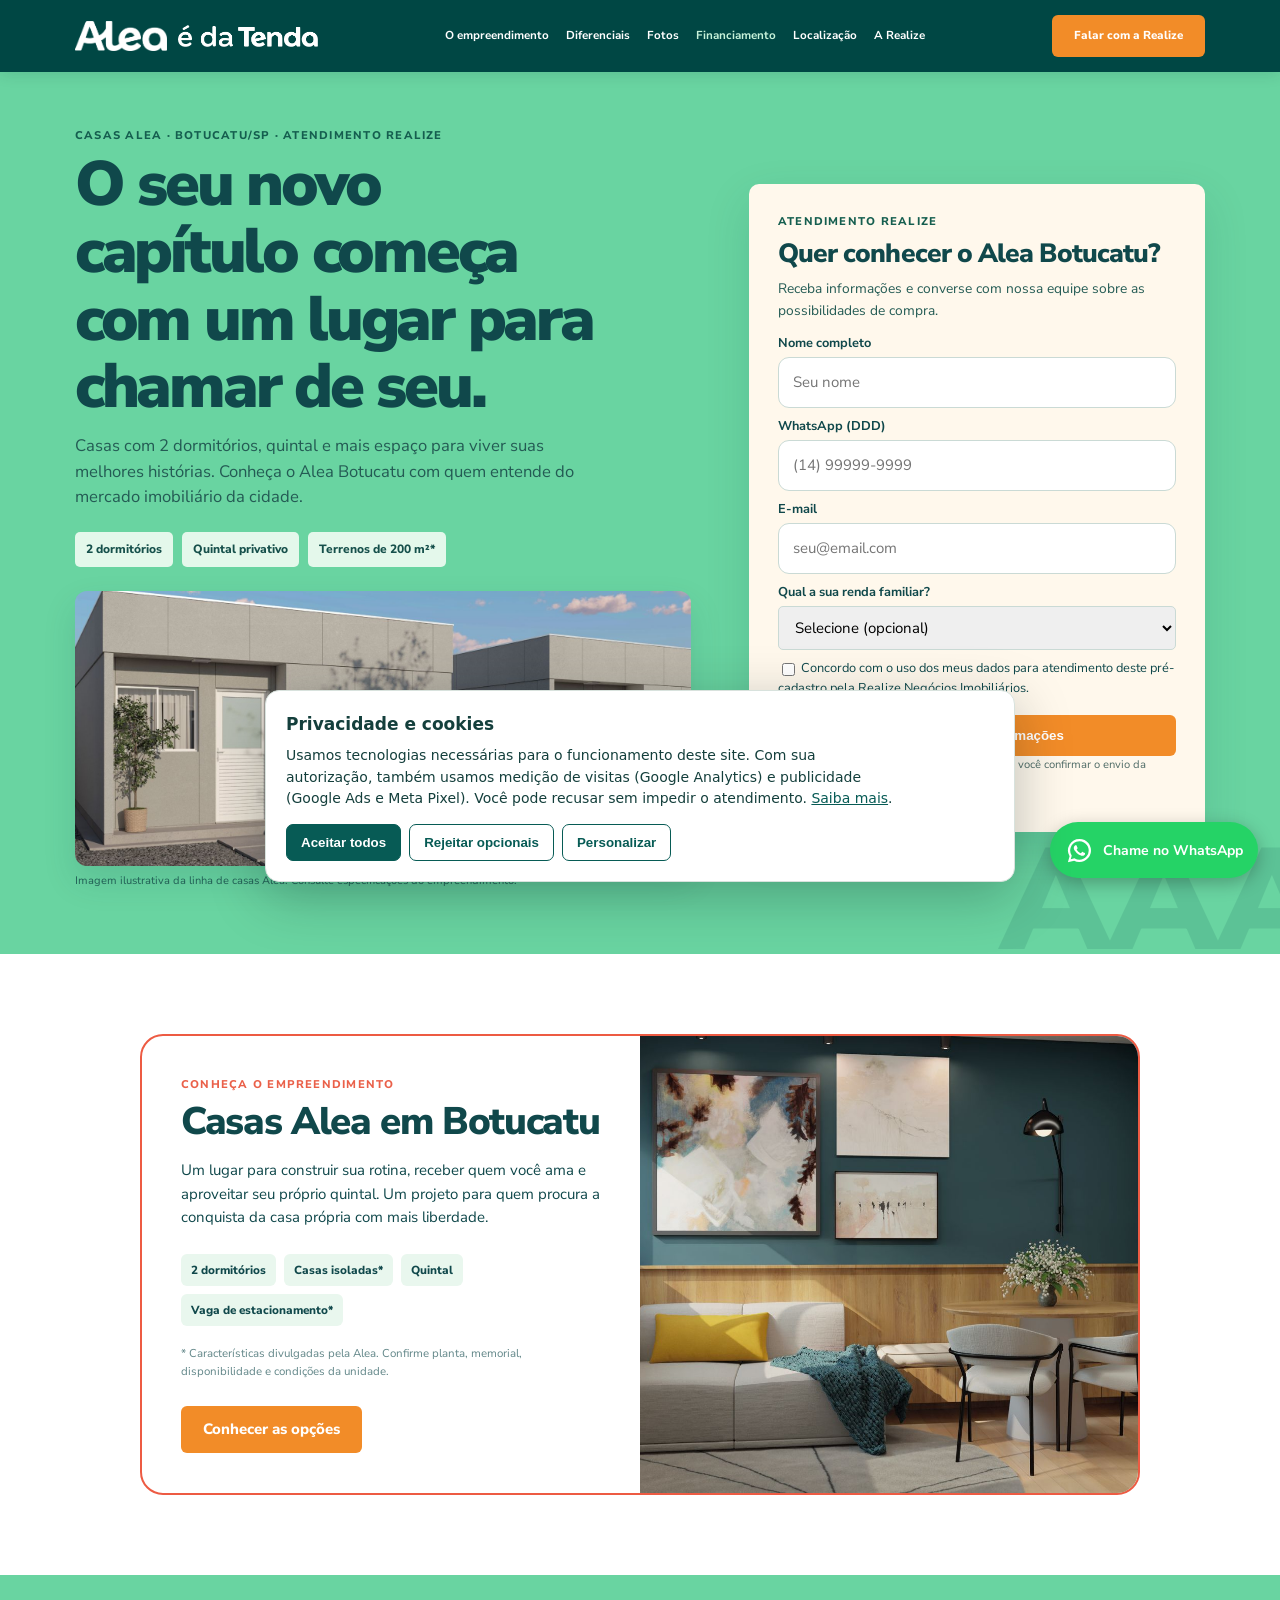
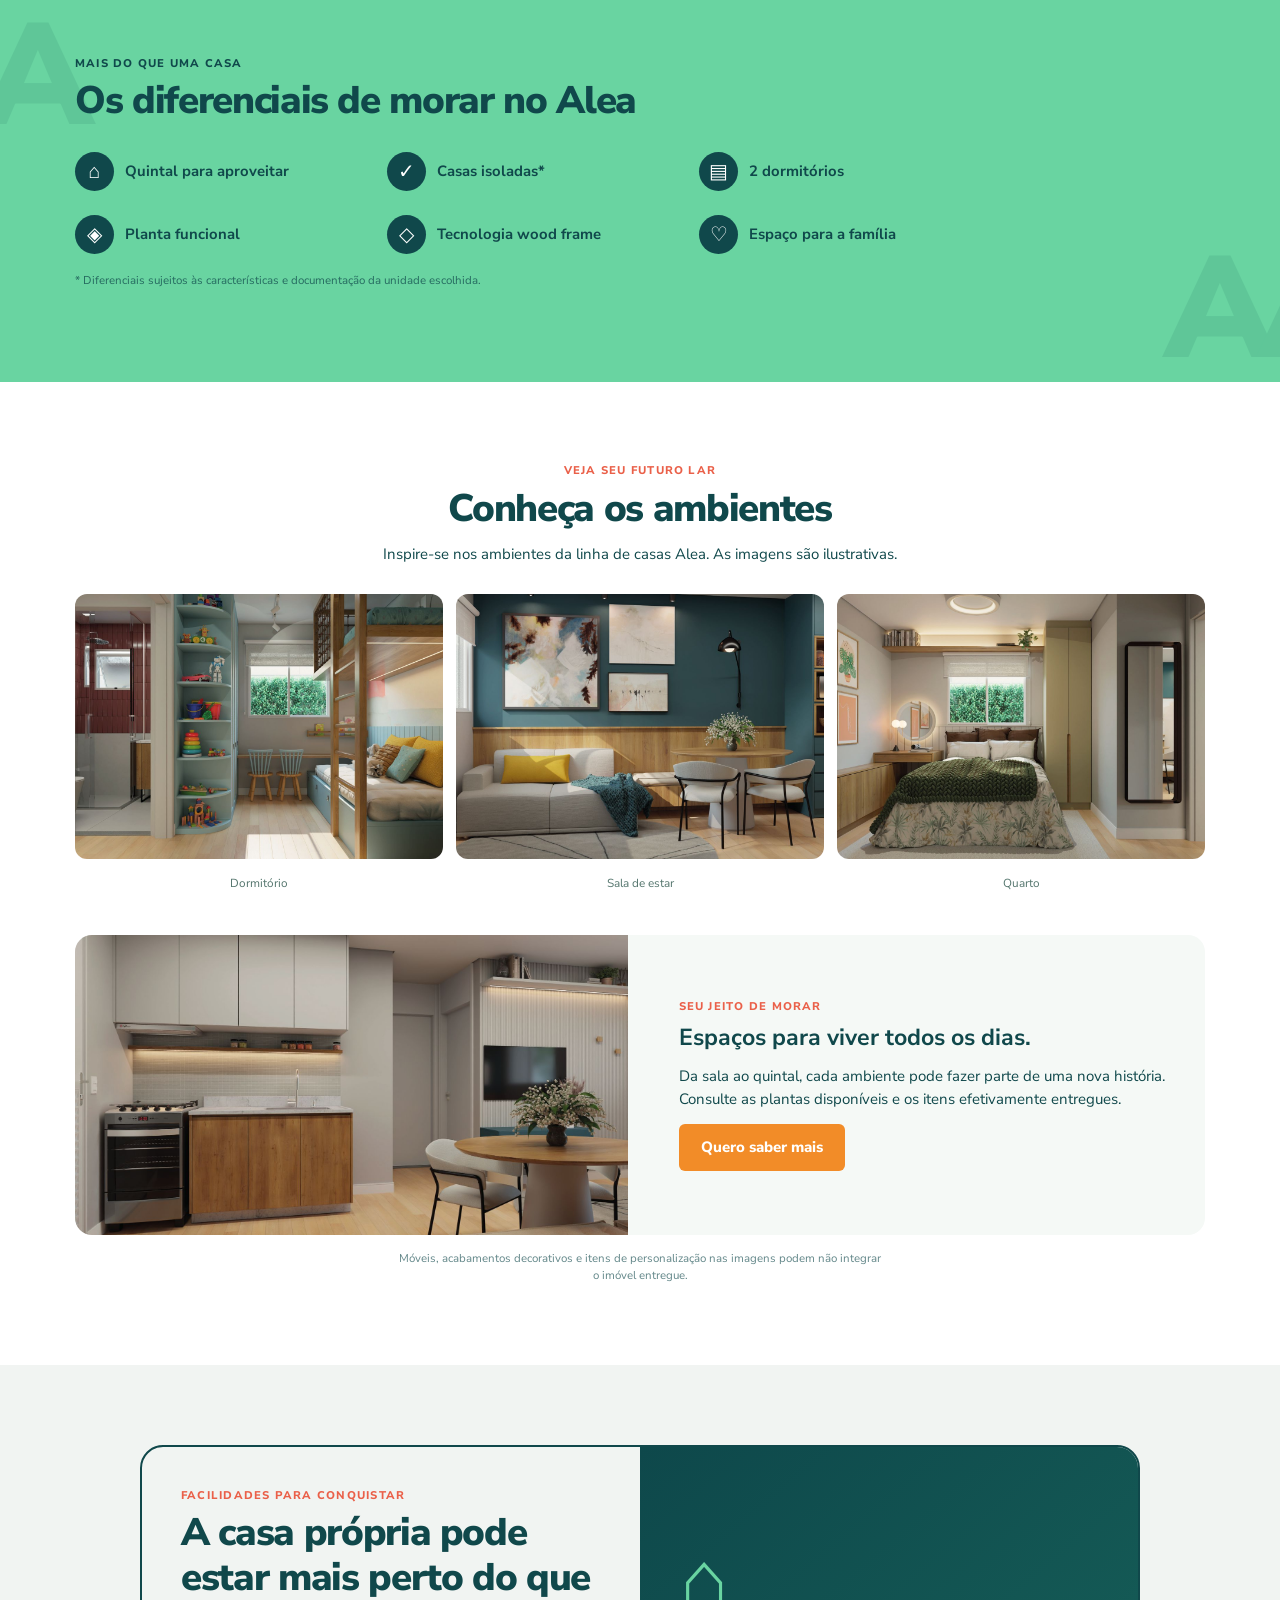
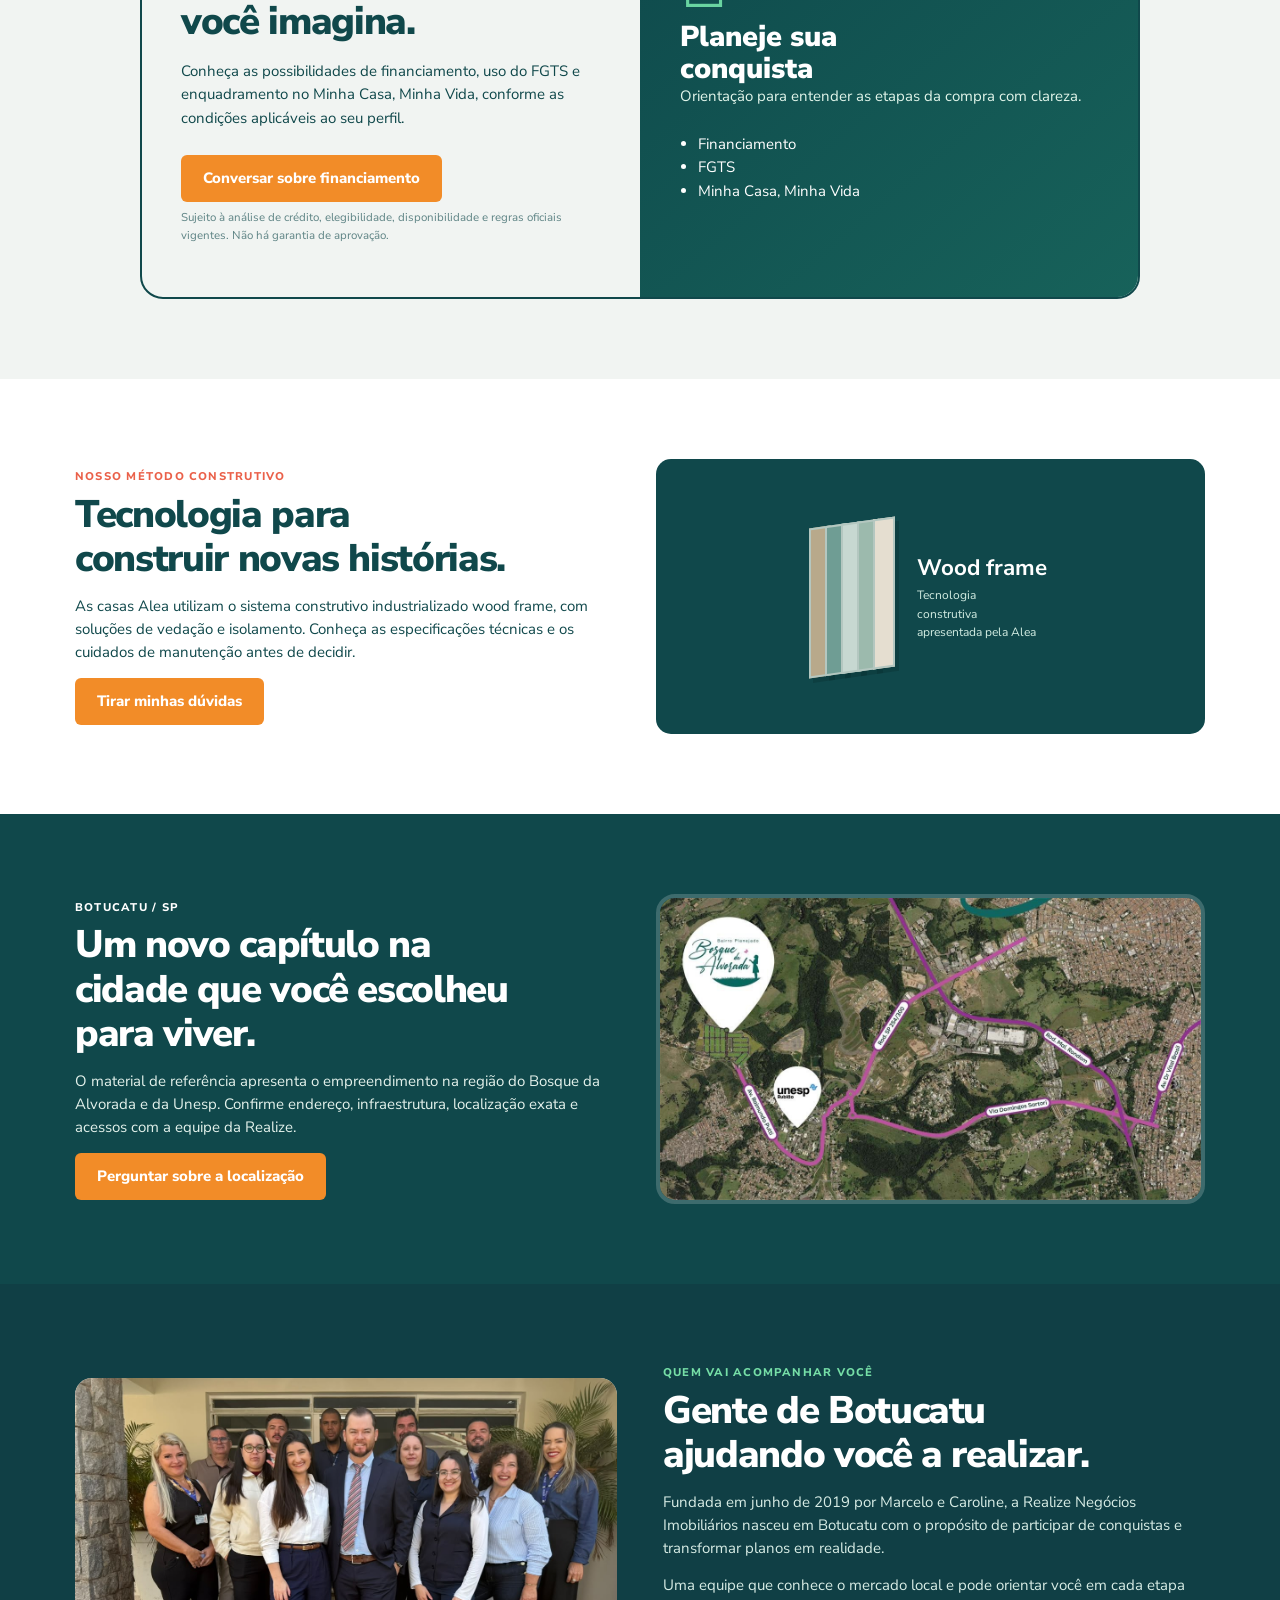
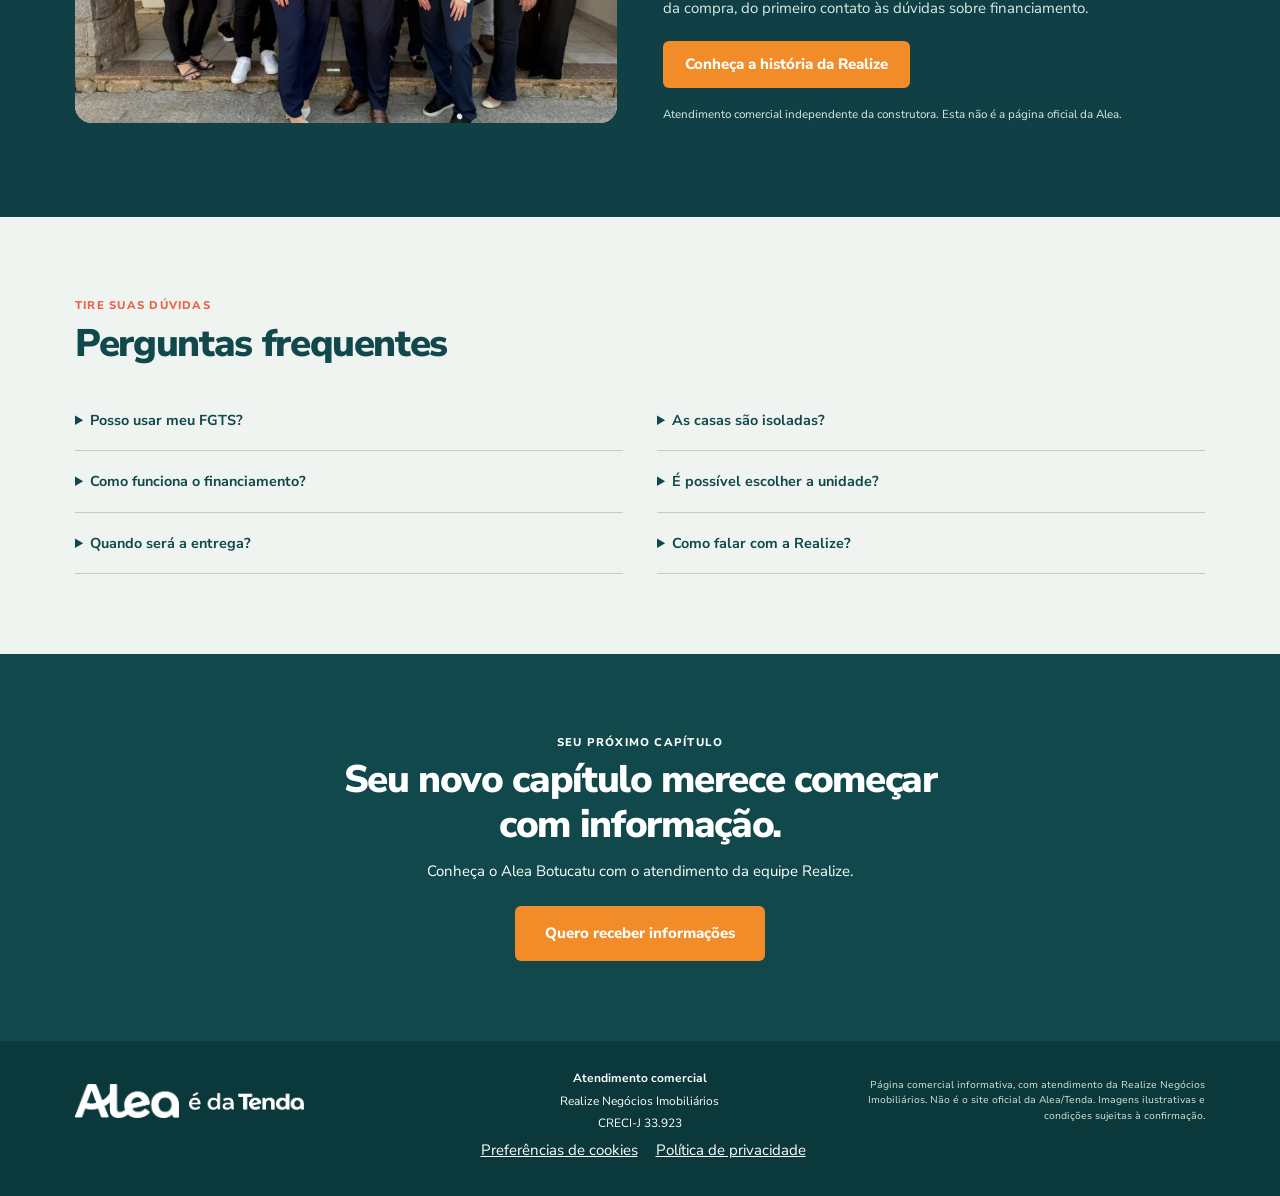
==== index.html @ 40f78ea3 "fix(alea): track confirmed form and chat leads without blocking redirects" ====
<!doctype html><html lang="pt-BR"><head>
<link rel="canonical" href="https://www.casasaleaembotucatu.com.br/">

<script defer src="/privacy.js"></script>

<meta charset="UTF-8"><meta name="viewport" content="width=device-width,initial-scale=1"><title>Alea Botucatu | Casas com quintal | Realize</title><meta name="description" content="Conheça as casas Alea em Botucatu: 2 dormitórios, quintal e possibilidades de financiamento. Atendimento comercial Realize Negócios Imobiliários."><meta name="robots" content="index,follow"><link rel="icon" type="image/png" href="[data-uri]"><meta name="theme-color" content="#004744"><style>
@import url('https://fonts.googleapis.com/css2?family=Nunito+Sans:wght@400;500;600;700;800;900&display=swap');
:root{--green:#004744;--deep:#003d3d;--mint:#a9e9c8;--cream:#faf7ef;--sand:#eee0c8;--text:#064747}*{box-sizing:border-box}html{scroll-behavior:smooth;scroll-padding-top:86px}body{margin:0;background:var(--cream);font:15px/1.55 'Nunito Sans',Arial,sans-serif;color:var(--text)}h1,h2,h3,p{margin:0 0 13px}h1{font-size:clamp(2.4rem,5vw,4.6rem);line-height:1.06;letter-spacing:-.047em;font-weight:900}h2{font-size:clamp(1.7rem,3vw,2.8rem);line-height:1.16;letter-spacing:-.035em;font-weight:850}h3{font-size:1rem;line-height:1.25}p{max-width:69ch}a{color:inherit}.wrap{width:min(1130px,90%);margin:auto}.section{padding:73px 0}.sand{background:var(--sand)}.dark{background:var(--green);color:white}.eyebrow{display:block;font-size:.7rem;letter-spacing:.17em;font-weight:800;text-transform:uppercase;opacity:.76;margin-bottom:7px}.grid{display:grid;grid-template-columns:repeat(2,minmax(0,1fr));gap:32px;align-items:center}.btn{display:inline-block;text-decoration:none;background:var(--green);color:white;padding:12px 22px;border-radius:30px;font-weight:800;border:0;cursor:pointer}.btn.light{background:#b2edce;color:#01413d}.btn:hover{filter:brightness(1.08)}:focus-visible{outline:3px solid #f7bf45;outline-offset:3px}.nav{position:sticky;top:0;z-index:90;background:#003f3d;color:#fff;box-shadow:0 3px 12px #002c2b30}.nav-inner{min-height:68px;display:flex;align-items:center;gap:24px;justify-content:space-between}.brand{display:flex;align-items:center;gap:11px;font-weight:900;font-size:1.6rem;letter-spacing:-.07em;text-decoration:none;white-space:nowrap}.brand small{font-weight:600;font-size:.57rem;letter-spacing:0}.tenda{color:#ff5856;letter-spacing:-.02em;font-size:.95rem}.nav-links{display:flex;gap:17px;align-items:center}.nav-links a{text-decoration:none;font-size:.72rem;font-weight:700;white-space:nowrap}.nav-links a:hover{text-decoration:underline}.nav .btn{font-size:.72rem;white-space:nowrap}.hero{background:var(--green);color:#fff;padding:64px 0 55px}.hero-grid{display:grid;grid-template-columns:1fr .7fr;gap:60px;align-items:center}.hero p{font-size:1.08rem;color:#e5f2ed}.checks{padding:0;list-style:none;margin:22px 0}.checks li{margin:9px 0;display:flex;gap:11px;align-items:flex-start}.checks li:before{content:"✓";background:#72d7a2;color:#003f3a;border-radius:50%;width:20px;height:20px;display:inline-grid;place-items:center;font-weight:800;flex:0 0 20px}.form{padding:28px;background:#fff;color:var(--text);border-radius:14px;box-shadow:0 18px 40px #002b2b50}.form h3{font-size:1.3rem}.form label{display:block;font-size:.8rem;font-weight:700;margin:12px 0 4px}.form input,.form select{padding:12px;width:100%;border:1px solid #cadad5;border-radius:6px;font:inherit}.form .btn{width:100%;margin-top:18px}.form .small{font-size:.71rem;color:#506c67}.form .notice{background:#fff3d8;color:#634718;padding:11px;border-radius:7px;margin-top:10px;font-size:.8rem}.cards{display:grid;grid-template-columns:repeat(3,1fr);gap:14px;margin-top:24px}.card{background:#fff;border-radius:12px;padding:22px;min-height:144px}.card p{font-size:.86rem;margin:0}.card-icon{font-size:1.65rem;color:#087b67;display:block;margin-bottom:12px}.card.emph{background:var(--green);color:#fff}.card.emph .card-icon{color:#b4f4cc}.chips{display:flex;gap:8px;flex-wrap:wrap;margin:18px 0}.chip{border-radius:30px;background:#fff;padding:7px 13px;font-size:.75rem;font-weight:800}.gallery{display:grid;grid-template-columns:repeat(3,1fr);gap:10px;margin-top:20px}.gallery img{width:100%;height:205px;object-fit:cover;border-radius:10px}.photo{width:100%;display:block;border-radius:12px;object-fit:cover}.photo.tall{aspect-ratio:1.32;object-fit:cover}.photo.wide{aspect-ratio:2.4;object-fit:cover}.caption{font-size:.71rem;opacity:.65;margin-top:7px}.info-list{display:grid;gap:19px}.info-list div{display:flex;gap:15px;align-items:flex-start}.info-list b{display:block}.info-list span{display:block;font-size:.84rem}.info-list .icon{background:#edf8f2;color:#006b5b;width:37px;height:37px;border-radius:50%;display:grid;place-items:center;font-weight:800;flex-shrink:0}.dark .info-list .icon{background:#d5efdb}.stats{display:grid;grid-template-columns:repeat(3,1fr);gap:10px;margin-top:18px}.stat{background:#fff;border-radius:9px;padding:18px}.stat b{display:block;font-size:1.7rem}.stat:last-child{background:var(--green);color:#fff}.stat span{font-size:.75rem}.factory{display:grid;grid-template-columns:2fr 1fr 1fr;gap:8px}.factory img{width:100%;height:142px;object-fit:cover;border-radius:8px}.factory img:first-child{grid-column:1/-1;height:180px}.steps{display:grid;grid-template-columns:repeat(4,1fr);gap:12px;margin-top:24px}.step{background:#fff;border-radius:10px;padding:20px;min-height:162px}.step:first-child{background:var(--green);color:#fff}.step b{display:block;font-size:1.85rem;line-height:1.1}.step p{font-size:.77rem}.step h3{margin-top:10px}.docs .card{min-height:194px}.docs .card ul{padding-left:17px;font-size:.79rem}.docs .card li{margin-bottom:9px}.partner{display:grid;grid-template-columns:1.5fr .85fr;gap:40px;align-items:center}.realize{text-align:center;border-left:1px solid #d2c7b5;padding:24px}.realize .mark{font-size:2.25rem;color:#202b98;font-weight:900;font-style:italic;line-height:1.1}.realize .mark:before{content:"⌂";font-style:normal;font-size:2.8rem;margin-right:12px}.realize .submark{color:#202b98;letter-spacing:.08em;font-size:.73rem}.realize p{margin:13px auto 0;font-size:.8rem}.faq{display:grid;grid-template-columns:repeat(2,1fr);gap:0 34px;margin-top:24px}.faq details{border-bottom:1px solid #c7c9b9;padding:13px 0}.faq summary{cursor:pointer;font-weight:700;font-size:.85rem}.faq details p{font-size:.79rem;padding-top:11px}.cta{text-align:center}.cta h2{margin-left:auto;margin-right:auto;text-align:center}.cta .eyebrow{display:block;text-align:center}.cta p{margin-left:auto;margin-right:auto}.footer{background:#003a39;color:#fff;text-align:center;padding:28px 0}.footer small{display:block;font-size:.68rem;color:#c0d8d1;max-width:850px;margin:12px auto}.footer .brand{justify-content:center;font-size:1.4rem}.mobile-note{font-size:.7rem;color:#5e786c}.anchor{scroll-margin-top:80px}@media(max-width:1090px){.nav-links{gap:10px}.nav-links a{font-size:.62rem}}@media(max-width:860px){.nav-inner{flex-wrap:wrap;padding:9px 0}.nav-links{order:3;width:100%;overflow-x:auto;padding-bottom:8px;gap:16px}.nav .btn{margin-left:auto}.hero-grid,.grid,.partner{grid-template-columns:1fr}.hero{padding:42px 0}.cards,.gallery{grid-template-columns:repeat(2,1fr)}.steps{grid-template-columns:repeat(2,1fr)}.realize{border-left:0;border-top:1px solid #d2c7b5}.section{padding:54px 0}}@media(max-width:550px){h1{font-size:2.6rem}.cards,.gallery,.steps,.faq{grid-template-columns:1fr}.gallery img{height:230px}.stats{grid-template-columns:1fr}.form{padding:20px}.factory img{height:100px}.factory img:first-child{height:140px}}

/* Atualização visual Alea — versão de revisão, sem alterações de domínio ou captação */
:root{--green:#00484c;--deep:#003c40;--mint:#c9e9d7;--cream:#f8f8f2;--sand:#eaf2e9;--text:#00484c}
body{background:var(--cream);color:var(--text)}
.nav{background:#00484c;box-shadow:0 2px 14px #002d3020}.nav-inner{min-height:78px}.nav .btn,.btn{border-radius:999px;transition:transform .18s ease,filter .18s ease}.btn:hover{transform:translateY(-2px)}
.hero{background:linear-gradient(125deg,#00484c 0%,#006365 100%);padding:74px 0 65px}.hero-grid{gap:48px;grid-template-columns:1.1fr .75fr}.hero h1{max-width:13ch;font-size:clamp(2.7rem,5.4vw,5.3rem);line-height:1.04;letter-spacing:-.052em}.hero p{max-width:53ch}.eyebrow{letter-spacing:.13em}.hero .eyebrow{color:#c5efda;opacity:1}.form{border-radius:22px;padding:34px;box-shadow:0 22px 65px #002e3255}.form h3{font-size:1.55rem}.form input:not([type=checkbox]),.form select{border-radius:11px;padding:13px 14px}.form .btn{padding:15px}.section{padding:86px 0}.section h2{max-width:20ch}.card,.step,.stat{border-radius:18px}.card{box-shadow:0 6px 24px #003f4110}.photo,.gallery img{border-radius:19px}.chip{border:1px solid #d5e8dd}.sand{background:#e9f2ed}.dark{background:#00484c}.cta .btn{padding:16px 30px}.faq details{padding:19px 0}.faq summary{font-size:.94rem}.footer{background:#00383b}
@media(max-width:860px){.hero-grid{grid-template-columns:1fr}.hero h1{max-width:17ch}.section{padding:58px 0}}
@media(max-width:550px){.hero{padding:42px 0}.hero h1{font-size:clamp(2.35rem,10vw,3.25rem)}.form{padding:22px;border-radius:18px}.nav-inner{min-height:64px}}

/* V2 — hierarquia comercial e seções baseadas no produto, preservando formulários */
.product-highlights{background:#fff;border-bottom:1px solid #dce9e4}.highlights-grid{display:grid;grid-template-columns:repeat(4,minmax(0,1fr));gap:0}.highlights-grid>div{padding:27px 20px;border-right:1px solid #dce9e4}.highlights-grid>div:first-child{padding-left:0}.highlights-grid>div:last-child{border-right:0}.highlights-grid b{display:block;color:#00484c;font-size:clamp(1.1rem,1.6vw,1.45rem);line-height:1.2}.highlights-grid span{display:block;font-size:.77rem;color:#54716a;margin-top:6px}.hero-showcase{position:relative}.hero-showcase .photo.wide{aspect-ratio:2.6;max-height:480px;object-position:center 53%;border:5px solid #ffffff24;box-shadow:0 18px 50px #002b2e45}.finance-section{background:#f3f8f4}.finance-panel{background:#00484c;color:white;border-radius:26px;padding:38px;box-shadow:0 18px 45px #003f4020}.finance-panel h3{font-size:1.65rem;max-width:16ch}.finance-icon{display:block;font-size:3rem;color:#bdeacb}.finance-panel p{color:#e3f3ec}.finance-panel .checks li:before{background:#b6e9ca}.woodframe-section{background:#fff}.woodframe-points{display:grid;gap:13px}.woodframe-points article{border:1px solid #dce9e4;border-radius:17px;padding:22px 24px;background:#f8fbf8}.woodframe-points b{display:block;font-size:1.1rem}.woodframe-points span{display:block;font-size:.85rem;margin-top:6px;color:#54716a}.gallery img{transition:transform .2s ease}.gallery img:hover{transform:scale(1.015)}.nav-links a[href="#financiamento"]{color:#c6f2da}
@media(max-width:860px){.highlights-grid{grid-template-columns:repeat(2,minmax(0,1fr))}.highlights-grid>div{padding:20px!important;border-bottom:1px solid #dce9e4}.highlights-grid>div:nth-child(2){border-right:0}.hero-showcase .photo.wide{aspect-ratio:1.8}}
@media(max-width:550px){.highlights-grid b{font-size:1.04rem}.highlights-grid span{font-size:.72rem}.finance-panel{padding:25px}.hero-showcase .photo.wide{aspect-ratio:1.4}.product-highlights .wrap{width:94%}}

/* Wireframe aprovado — direção Alea + identidade comercial Realize */
:root{--green:#10484b;--deep:#0c3b3e;--mint:#69d4a1;--cream:#ffffff;--sand:#f0f3f1;--text:#10484b}
body{background:#fff;color:var(--green)}.nav{background:#10484b}.nav-inner{min-height:72px}.nav-links{gap:17px}.nav-cta,.btn,.btn.light,.nav .btn.light,.dark .btn.light,.form .btn{background:#ec5b43!important;color:#fff!important;border-radius:6px!important}.btn:hover,.form .btn:hover{background:#d74a33!important;transform:translateY(-1px)}.nav .brand{flex-shrink:0}.section{padding:80px 0}.section h2{max-width:19ch}.eyebrow{opacity:1;letter-spacing:.11em}.eyebrow.accent{color:#ea6049}.hero{background:#69d4a1;color:#10484b;padding:55px 0 64px;position:relative;overflow:hidden}.hero-grid{grid-template-columns:1.08fr .8fr;gap:58px;align-items:center;position:relative;z-index:1}.hero h1{color:#10484b;max-width:14ch;font-size:clamp(2.5rem,4.9vw,4.8rem);line-height:1.07}.hero p{color:#245b54;font-size:1.04rem}.hero .eyebrow{color:#155e4f}.hero-tags{display:flex;flex-wrap:wrap;gap:9px;margin:22px 0}.hero-tags span{font-size:.75rem;font-weight:800;padding:8px 11px;border-radius:5px;background:#e4f8eb;color:#16504b}.hero-media{margin-top:24px;position:relative}.hero-media img{display:block;width:100%;max-height:275px;object-fit:cover;border-radius:12px;box-shadow:0 15px 32px #124e4d25}.hero-media small{display:block;margin-top:7px;font-size:.68rem;color:#215f55}.hero-pattern{position:absolute;bottom:-60px;right:-25px;font-size:9rem;font-weight:900;letter-spacing:-.15em;color:#0e5350;opacity:.13;pointer-events:none;white-space:nowrap}.hero-form{background:#fff8ec;border-radius:10px;padding:29px;box-shadow:0 17px 46px #064e4a24}.hero-form h2{font-size:1.65rem;max-width:none;margin:0 0 10px}.hero-form p{font-size:.86rem}.hero-form label{margin:9px 0 3px}.hero-form input,.hero-form select{padding:10px 12px;border-radius:5px}.hero-form .btn{margin-top:13px;padding:13px}.hero-form .small{font-size:.69rem}.intro-section{background:white}.split-card{display:grid;grid-template-columns:1fr 1fr;align-items:stretch;border:2px solid #ed5b43;border-radius:23px;overflow:hidden;max-width:1000px;margin:auto}.split-content{padding:40px 39px;display:flex;flex-direction:column;align-items:flex-start;justify-content:center}.split-content h2{margin:0 0 15px}.split-content .btn{margin-top:12px}.split-image{width:100%;height:100%;min-height:370px;object-fit:cover}.detail-pills{display:flex;flex-wrap:wrap;gap:8px;margin:12px 0}.detail-pills span{padding:7px 10px;background:#e9f7ee;border-radius:6px;font-size:.73rem;font-weight:800}.benefits-section{background:#69d4a1;position:relative;overflow:hidden}.benefits-section:before,.benefits-section:after{content:"A A";position:absolute;font-size:9rem;line-height:1;font-weight:900;letter-spacing:-.2em;color:#0b5550;opacity:.1;pointer-events:none}.benefits-section:before{left:-110px;top:30px}.benefits-section:after{right:-60px;bottom:0}.benefits-section .wrap{position:relative;z-index:1}.benefits-section h2{max-width:none}.benefits-grid{display:grid;grid-template-columns:repeat(3,1fr);gap:24px 36px;margin:28px 0 18px;max-width:900px}.benefits-grid>div{display:flex;align-items:center;gap:11px;font-size:.93rem}.benefit-icon{display:grid;place-items:center;width:39px;height:39px;flex:0 0 39px;border-radius:50%;background:#10484b;color:#fff;font-size:1.25rem}.benefits-section .caption{opacity:.75}.section-heading.centered{text-align:center}.section-heading.centered h2{margin:0 auto 12px;max-width:none}.section-heading.centered p{margin:auto}.photo-grid{display:grid;grid-template-columns:repeat(3,1fr);gap:13px;margin-top:28px}.photo-grid figure{margin:0}.photo-grid img{width:100%;height:265px;object-fit:cover;border-radius:12px}.photo-grid figcaption{text-align:center;color:#54756d;font-size:.73rem;margin-top:7px}.photo-detail{display:grid;grid-template-columns:1fr 1fr;gap:25px;align-items:center;margin-top:43px;background:#f5f9f6;border-radius:17px;overflow:hidden}.photo-detail img{width:100%;height:300px;object-fit:cover}.photo-detail>div{padding:26px}.photo-detail h3{font-size:1.45rem}.centered{text-align:center}.photos-section .caption{margin:15px auto 0}.finance-section{background:#f1f4f2}.finance-card{border-color:#10484b}.finance-art{background:linear-gradient(140deg,#0e484b,#17625a);padding:40px;display:flex;flex-direction:column;justify-content:center;color:#fff}.finance-art-icon{font-size:5rem;color:#69d4a1;line-height:1}.finance-art span{font-size:1.8rem;font-weight:900;line-height:1.1;max-width:12ch}.finance-art p{color:#e1f5ea}.finance-art ul{margin:12px 0 0;padding-left:18px}.tech-section{background:#fff}.tech-visual{background:#10484b;min-height:275px;border-radius:15px;display:flex;align-items:center;justify-content:center;gap:22px;padding:28px;color:white}.tech-visual b,.tech-visual small{display:block}.tech-visual b{font-size:1.4rem}.tech-visual small{font-size:.75rem;max-width:17ch;color:#d3ede3}.tech-layers{display:flex;align-items:center;transform:skewY(-8deg)}.tech-layers span{width:22px;height:150px;margin-left:-6px;border:2px solid #b4c7c0;background:#b8a98b;box-shadow:4px 5px 0 #001e1e35}.tech-layers span:nth-child(2){background:#6f9d94}.tech-layers span:nth-child(3){background:#c7d8d1}.tech-layers span:nth-child(4){background:#9cbaad}.tech-layers span:nth-child(5){background:#e5ded0}.location-section{background:#10484b;color:#fff}.location-section p{color:#e3f1eb}.location-section .photo{border:4px solid #ffffff30;max-height:350px}.realize-section{background:#103f45;color:#fff}.realize-grid{display:grid;grid-template-columns:1fr 1fr;gap:46px;align-items:center}.realize-section p{color:#d7ece5}.realize-section .eyebrow{color:#76dfa7}.realize-section .btn{margin-top:8px}.realize-team-frame{border-radius:17px;overflow:hidden;background:#e4e9e5}.realize-team-photo{display:block;width:100%;height:345px;object-fit:cover;object-position:center 45%}.team-placeholder{height:315px;background:linear-gradient(140deg,#d7e6df,#a4c4b7);display:flex;flex-direction:column;align-items:center;justify-content:center;text-align:center;color:#10484b;padding:24px}.team-placeholder strong{font-size:1.5rem}.team-placeholder small{font-size:.75rem;max-width:29ch}.team-illustration{display:flex;align-items:flex-end;gap:4px;margin-bottom:20px}.team-illustration span{width:40px;height:80px;border-radius:22px 22px 10px 10px;background:#3d756d;position:relative;color:#d9e6e1;font-size:1.4rem;text-align:center}.team-illustration span:nth-child(2),.team-illustration span:nth-child(4){height:100px;background:#1e5552}.team-illustration span:nth-child(3){height:116px;background:#10484b}.realize-disclosure{font-size:.72rem!important;margin-top:18px}.faq-section{background:#f0f4f1}.faq{grid-template-columns:repeat(2,1fr)}.faq details{border-color:#b9d1c4}.faq summary{font-size:.9rem}.cta{background:#10484b;text-align:center}.cta h2{max-width:620px;margin-left:auto;margin-right:auto}.cta p{max-width:530px;margin:0 auto 22px}.footer{background:#0b383b}.footer small{color:#d0e4db}
@media(max-width:960px){.hero-grid{gap:24px}.nav-links{gap:10px}.nav-links a{font-size:.65rem}.hero h1{font-size:clamp(2.3rem,4.8vw,3.7rem)}}
@media(max-width:860px){.hero-grid,.realize-grid{grid-template-columns:1fr}.hero-form{max-width:570px;width:100%;margin:auto}.hero-content{max-width:680px}.split-card{grid-template-columns:1fr 1fr}.split-content{padding:28px}.benefits-grid{grid-template-columns:repeat(2,1fr)}.section{padding:58px 0}}
@media(max-width:620px){.hero{padding:35px 0 48px}.hero h1{font-size:clamp(2.15rem,9.5vw,3.1rem)}.hero-form{padding:23px}.split-card,.photo-detail{grid-template-columns:1fr}.split-image{min-height:230px;max-height:300px;order:-1}.photo-grid{gap:8px}.photo-grid img{height:150px}.photo-detail img{height:220px}.photo-detail>div{padding:24px}.benefits-grid{gap:19px 12px}.benefits-grid>div{font-size:.79rem}.benefit-icon{width:32px;height:32px;flex-basis:32px}.finance-art{min-height:230px;padding:28px}.tech-visual{min-height:220px}.realize-team-photo{height:255px}.nav-inner{gap:10px}.nav .nav-cta{font-size:.67rem;padding:10px}.faq{grid-template-columns:1fr}}
</style></head><body>
<noscript><img height="1" width="1" style="display:none" src="https://www.facebook.com/tr?id=1147098132944586&amp;ev=PageView&amp;noscript=1" alt=""></noscript>

<header class="nav"><div class="wrap nav-inner"><a href="#lancamento" class="brand" aria-label="Alea Botucatu, atendimento Realize"><img src="/assets/alea-logo-branco.png" alt="Alea" style="height:30px;width:auto"><img src="/assets/tenda-endosso-branco.png" alt="É da Tenda" style="height:22px;width:auto"></a><nav class="nav-links" aria-label="Navegação por seções"><a href="#empreendimento">O empreendimento</a><a href="#diferenciais">Diferenciais</a><a href="#fotos">Fotos</a><a href="#financiamento">Financiamento</a><a href="#localizacao">Localização</a><a href="#realize">A Realize</a></nav><a class="btn nav-cta" href="#cadastro">Falar com a Realize</a></div></header>
<main>
<section class="hero anchor" id="lancamento"><div class="wrap hero-grid"><div class="hero-content"><span class="eyebrow">Casas Alea · Botucatu/SP · Atendimento Realize</span><h1>O seu novo capítulo começa com um lugar para chamar de seu.</h1><p>Casas com 2 dormitórios, quintal e mais espaço para viver suas melhores histórias. Conheça o Alea Botucatu com quem entende do mercado imobiliário da cidade.</p><div class="hero-tags"><span>2 dormitórios</span><span>Quintal privativo</span><span>Terrenos de 200 m²*</span></div><div class="hero-media"><img src="/assets/casapatio-fachada.jpg" alt="Fachada ilustrativa de casa da linha Casapatio Alea" fetchpriority="high"><small>Imagem ilustrativa da linha de casas Alea. Consulte especificações do empreendimento.</small></div></div><div id="cadastro" class="form anchor hero-form"><span class="eyebrow">Atendimento Realize</span><h2>Quer conhecer o Alea Botucatu?</h2><p>Receba informações e converse com nossa equipe sobre as possibilidades de compra.</p><form id="alea-lead-form"><label for="nome">Nome completo</label><input id="nome" name="nome" autocomplete="name" required placeholder="Seu nome"><label for="telefone">WhatsApp (DDD)</label><input id="telefone" name="whatsapp" autocomplete="tel" required placeholder="(14) 99999-9999"><label for="email">E-mail</label><input id="email" name="email" type="email" autocomplete="email" required placeholder="seu@email.com"><label for="renda">Qual a sua renda familiar?</label><select id="renda" name="renda"><option value="">Selecione (opcional)</option><option>Até R$ 3.000</option><option>R$ 3.001 a R$ 5.000</option><option>R$ 5.001 a R$ 8.000</option><option>Acima de R$ 8.000</option><option>Prefiro conversar com a equipe</option></select><label style="font-weight:400"><input type="checkbox" id="consentimento" required style="width:auto;vertical-align:middle"> Concordo com o uso dos meus dados para atendimento deste pré-cadastro pela Realize Negócios Imobiliários.</label><input type="text" name="website" id="website" tabindex="-1" autocomplete="off" style="position:absolute;left:-10000px" aria-hidden="true"><button id="submit-lead" type="submit" class="btn">Quero receber informações</button><p id="form-notice" class="notice" hidden role="alert"></p><p class="small">Após o cadastro, o WhatsApp será aberto para você confirmar o envio da mensagem.</p></form></div></div><div class="hero-pattern" aria-hidden="true">A A A</div></section>
<section class="section intro-section anchor" id="empreendimento"><div class="wrap"><div class="split-card"><div class="split-content"><span class="eyebrow accent">Conheça o empreendimento</span><h2>Casas Alea em Botucatu</h2><p>Um lugar para construir sua rotina, receber quem você ama e aproveitar seu próprio quintal. Um projeto para quem procura a conquista da casa própria com mais liberdade.</p><div class="detail-pills"><span>2 dormitórios</span><span>Casas isoladas*</span><span>Quintal</span><span>Vaga de estacionamento*</span></div><p class="caption">* Características divulgadas pela Alea. Confirme planta, memorial, disponibilidade e condições da unidade.</p><a href="#cadastro" class="btn">Conhecer as opções</a></div><img class="split-image" src="/assets/casapatio-sala.jpg" alt="Ambiente interno ilustrativo da casa Alea" loading="lazy"></div></div></section>
<section class="section benefits-section anchor" id="diferenciais"><div class="wrap"><span class="eyebrow">Mais do que uma casa</span><h2>Os diferenciais de morar no Alea</h2><div class="benefits-grid"><div><span class="benefit-icon">⌂</span><strong>Quintal para aproveitar</strong></div><div><span class="benefit-icon">✓</span><strong>Casas isoladas*</strong></div><div><span class="benefit-icon">▤</span><strong>2 dormitórios</strong></div><div><span class="benefit-icon">◈</span><strong>Planta funcional</strong></div><div><span class="benefit-icon">◇</span><strong>Tecnologia wood frame</strong></div><div><span class="benefit-icon">♡</span><strong>Espaço para a família</strong></div></div><p class="caption">* Diferenciais sujeitos às características e documentação da unidade escolhida.</p></div></section>
<section class="section photos-section anchor" id="fotos"><div class="wrap"><div class="section-heading centered"><span class="eyebrow accent">Veja seu futuro lar</span><h2>Conheça os ambientes</h2><p>Inspire-se nos ambientes da linha de casas Alea. As imagens são ilustrativas.</p></div><div class="photo-grid"><figure><img src="/assets/casapatio-dormitorio-infantil.jpg" alt="Quarto infantil ilustrativo" loading="lazy"><figcaption>Dormitório</figcaption></figure><figure><img src="/assets/casapatio-sala.jpg" alt="Sala ilustrativa" loading="lazy"><figcaption>Sala de estar</figcaption></figure><figure><img src="/assets/casapatio-dormitorio.jpg" alt="Quarto ilustrativo" loading="lazy"><figcaption>Quarto</figcaption></figure></div><div class="photo-detail"><img src="/assets/casapatio-cozinha.jpg" alt="Cozinha ilustrativa da linha Alea" loading="lazy"><div><span class="eyebrow accent">Seu jeito de morar</span><h3>Espaços para viver todos os dias.</h3><p>Da sala ao quintal, cada ambiente pode fazer parte de uma nova história. Consulte as plantas disponíveis e os itens efetivamente entregues.</p><a class="btn" href="#cadastro">Quero saber mais</a></div></div><p class="caption centered">Móveis, acabamentos decorativos e itens de personalização nas imagens podem não integrar o imóvel entregue.</p></div></section>
<section class="section finance-section anchor" id="financiamento"><div class="wrap"><div class="split-card finance-card"><div class="split-content"><span class="eyebrow accent">Facilidades para conquistar</span><h2>A casa própria pode estar mais perto do que você imagina.</h2><p>Conheça as possibilidades de financiamento, uso do FGTS e enquadramento no Minha Casa, Minha Vida, conforme as condições aplicáveis ao seu perfil.</p><a href="#cadastro" class="btn btn-dark">Conversar sobre financiamento</a><p class="caption">Sujeito à análise de crédito, elegibilidade, disponibilidade e regras oficiais vigentes. Não há garantia de aprovação.</p></div><div class="finance-art"><div class="finance-art-icon">⌂</div><span>Planeje sua conquista</span><p>Orientação para entender as etapas da compra com clareza.</p><ul><li>Financiamento</li><li>FGTS</li><li>Minha Casa, Minha Vida</li></ul></div></div></div></section>
<section class="section tech-section"><div class="wrap grid"><div><span class="eyebrow accent">Nosso método construtivo</span><h2>Tecnologia para construir novas histórias.</h2><p>As casas Alea utilizam o sistema construtivo industrializado wood frame, com soluções de vedação e isolamento. Conheça as especificações técnicas e os cuidados de manutenção antes de decidir.</p><a href="#cadastro" class="btn btn-dark">Tirar minhas dúvidas</a></div><div class="tech-visual"><div class="tech-layers" aria-hidden="true"><span></span><span></span><span></span><span></span><span></span></div><div><b>Wood frame</b><small>Tecnologia construtiva apresentada pela Alea</small></div></div></div></section>
<section class="section location-section anchor" id="localizacao"><div class="wrap grid"><div><span class="eyebrow">Botucatu / SP</span><h2>Um novo capítulo na cidade que você escolheu para viver.</h2><p>O material de referência apresenta o empreendimento na região do Bosque da Alvorada e da Unesp. Confirme endereço, infraestrutura, localização exata e acessos com a equipe da Realize.</p><a href="#cadastro" class="btn">Perguntar sobre a localização</a></div><img src="/assets/bosque-mapa-localizacao.jpg" class="photo" alt="Mapa ilustrativo de localização divulgado em material de referência" loading="lazy"></div></section>
<section class="section realize-section anchor" id="realize"><div class="wrap realize-grid"><div class="realize-team-frame"><img class="realize-team-photo" src="/assets/equipe_realize.jpg" alt="Equipe da Realize Negócios Imobiliários em Botucatu" loading="lazy" width="1280" height="960"></div><div><span class="eyebrow">Quem vai acompanhar você</span><h2>Gente de Botucatu ajudando você a realizar.</h2><p>Fundada em junho de 2019 por Marcelo e Caroline, a Realize Negócios Imobiliários nasceu em Botucatu com o propósito de participar de conquistas e transformar planos em realidade.</p><p>Uma equipe que conhece o mercado local e pode orientar você em cada etapa da compra, do primeiro contato às dúvidas sobre financiamento.</p><a class="btn" href="/realize.html">Conheça a história da Realize</a><p class="realize-disclosure">Atendimento comercial independente da construtora. Esta não é a página oficial da Alea.</p></div></div></section>
<section class="section faq-section anchor" id="perguntas"><div class="wrap"><span class="eyebrow accent">Tire suas dúvidas</span><h2>Perguntas frequentes</h2><div class="faq"><details><summary>Posso usar meu FGTS?</summary><p>O uso depende do enquadramento do comprador e do imóvel nas regras aplicáveis. A equipe Realize pode orientar sobre os critérios e documentos.</p></details><details><summary>As casas são isoladas?</summary><p>A apresentação da Alea indica casas isoladas. Confirme a implantação e as características da unidade no material contratual.</p></details><details><summary>Como funciona o financiamento?</summary><p>As possibilidades dependem da análise de crédito e das regras do programa ou instituição financeira. O atendimento explica os próximos passos.</p></details><details><summary>É possível escolher a unidade?</summary><p>A escolha depende da disponibilidade comercial e das condições vigentes no momento do atendimento.</p></details><details><summary>Quando será a entrega?</summary><p>Solicite a previsão atualizada e os documentos oficiais à equipe comercial. Não anunciamos prazo sem confirmação documental.</p></details><details><summary>Como falar com a Realize?</summary><p>Preencha o formulário desta página ou utilize o atendimento pelo WhatsApp para gerar seu protocolo.</p></details></div></div></section>
<section class="section dark cta"><div class="wrap"><span class="eyebrow">Seu próximo capítulo</span><h2>Seu novo capítulo merece começar com informação.</h2><p>Conheça o Alea Botucatu com o atendimento da equipe Realize.</p><a class="btn" href="#cadastro">Quero receber informações</a></div></section>
</main>
<footer class="footer"><div class="wrap footer-grid"><div class="footer-left"><img src="/assets/alea-logo-branco.png" alt="Alea" height="34"><img src="/assets/tenda-endosso-branco.png" alt="É da Tenda" height="24"></div><div class="footer-middle"><strong>Atendimento comercial</strong><span>Realize Negócios Imobiliários</span><span>CRECI-J 33.923</span></div><div class="footer-right"><small>Página comercial informativa, com atendimento da Realize Negócios Imobiliários. Não é o site oficial da Alea/Tenda. Imagens ilustrativas e condições sujeitas à confirmação.</small></div></div></footer><button type="button" class="wa" id="chat-launcher" aria-label="Iniciar atendimento no WhatsApp" aria-controls="alea-chat" aria-expanded="false"><svg xmlns="http://www.w3.org/2000/svg" viewBox="0 0 32 32" aria-hidden="true" width="29" height="29"><path fill="#fff" d="M16.01 3.2A12.68 12.68 0 0 0 5.06 22.3L3.2 29l6.87-1.8A12.72 12.72 0 1 0 16.01 3.2Zm0 22.95a10.15 10.15 0 0 1-5.2-1.42l-.37-.22-4.08 1.07 1.1-3.97-.24-.4a10.18 10.18 0 1 1 8.79 4.94Zm5.58-7.62c-.3-.16-1.79-.89-2.07-.99-.28-.1-.49-.15-.7.16-.2.3-.8.98-.99 1.18-.18.2-.36.23-.67.08-.3-.15-1.3-.48-2.48-1.53-.92-.82-1.54-1.83-1.73-2.14-.18-.31-.02-.47.14-.63.14-.14.31-.36.46-.54.15-.18.2-.31.3-.52.1-.2.05-.39-.02-.54-.08-.15-.7-1.68-.96-2.3-.25-.6-.5-.51-.69-.52h-.59c-.2 0-.54.08-.82.39s-1.08 1.05-1.08 2.57 1.1 2.99 1.25 3.2c.15.2 2.17 3.31 5.25 4.64.73.31 1.3.5 1.74.64.73.23 1.4.2 1.93.12.59-.09 1.79-.73 2.04-1.44.26-.72.26-1.33.18-1.45-.08-.13-.28-.2-.59-.36Z"/></svg><span>Chame no WhatsApp</span></button>
<section id="alea-chat" class="alea-chat" role="dialog" aria-label="Atendimento Alea pelo WhatsApp" hidden>
<header class="alea-chat-head"><div><strong>Alea Botucatu</strong><small>Atendimento Realize</small></div><button type="button" id="chat-close" aria-label="Fechar conversa">×</button></header>
<div class="alea-chat-body" id="chat-messages" aria-live="polite"><div class="chat-msg bot">Olá! Seja bem-vindo ao Alea Botucatu.</div><div class="chat-msg bot">Já vou passar você para um dos nossos corretores. Me informa seu nome, por favor?</div></div>
<form id="chat-form" class="chat-entry"><label for="chat-input" class="sr-only">Sua resposta</label><input id="chat-input" autocomplete="name" maxlength="120" placeholder="Digite seu nome..." required><button type="submit" id="chat-send" aria-label="Enviar resposta">➤</button></form>
<div class="chat-consent" id="chat-consent" hidden><label><input type="checkbox" id="chat-consent-check"> Autorizo o uso do meu nome e telefone pela Realize para atendimento sobre o Alea Botucatu.</label><button type="button" id="chat-finish">Continuar no WhatsApp</button><small>O contato é registrado antes de abrir o WhatsApp.</small></div>
<div class="chat-error" id="chat-error" role="alert" hidden></div>
</section><style>.wa{position:fixed;bottom:22px;right:22px;width:56px;height:56px;border:0;border-radius:50%;display:grid;place-items:center;background:#25d366;box-shadow:0 5px 18px #0004;z-index:85;cursor:pointer}.wa:hover{transform:scale(1.04)}.nav{background:#004744}.nav .btn.light,.btn.light{background:#a8ebc4;color:#004744}.realize .mark:before{content:none}@media(max-width:550px){.hero .photo.wide{aspect-ratio:1.55;object-fit:cover}.nav-inner{gap:10px}}.btn,.btn.light,.nav .btn.light,.dark .btn.light,.form .btn{background:#f28c28!important;color:#fff!important}.btn:hover{background:#de7715!important}.wa{width:208px!important;height:56px!important;border-radius:32px!important;padding:0 16px!important;gap:9px!important;display:flex!important;align-items:center!important;justify-content:center!important;overflow:hidden!important;transition:width .32s ease,padding .32s ease!important;font:700 14px 'Nunito Sans',Arial,sans-serif!important;color:#fff!important}.footer-grid{display:grid;grid-template-columns:1fr 1fr 1fr;align-items:center;gap:26px;text-align:left}.footer-left{display:flex;align-items:center;gap:10px}.footer-left img{width:auto;max-width:115px;object-fit:contain}.footer-middle{text-align:center;font-size:12px;display:grid;gap:4px}.footer-right{text-align:right}.footer-right small{margin:0;display:block;font-size:10px}.realize{background:#fff;border-radius:10px}.realize img{background:#fff;display:block;margin:auto;max-width:245px;width:100%;height:auto;object-fit:contain}@media(max-width:700px){.footer-grid{grid-template-columns:1fr;text-align:center}.footer-left{justify-content:center}.footer-right{text-align:center}.footer-right small{margin:auto}}</style><script>
(function(){
const form=document.getElementById('alea-lead-form');
if(!form)return;
const utmKeys=['utm_source','utm_medium','utm_campaign','utm_id','utm_content','utm_term','gclid','fbclid','ttclid'];
const values=new URLSearchParams(location.search);
const track={};for(const key of utmKeys){const v=values.get(key);if(v){sessionStorage.setItem('alea-'+key,v);track[key]=v}else track[key]=sessionStorage.getItem('alea-'+key)||'';}
const notice=document.getElementById('form-notice'),btn=document.getElementById('submit-lead');
form.addEventListener('submit',async function(event){
event.preventDefault();if(!form.reportValidity())return;
notice.hidden=true;btn.disabled=true;btn.textContent='Registrando pré-cadastro...';
const data={nome:form.nome.value.trim(),whatsapp:form.whatsapp.value.trim(),email:form.email.value.trim(),renda:form.renda.value,website:form.website.value,consentimento:form.consentimento.checked,referrer:document.referrer,page:location.pathname,...track};
try{const response=await fetch('/api/lead',{method:'POST',headers:{'Content-Type':'application/json'},body:JSON.stringify(data),signal:AbortSignal.timeout(9000)});const body=await response.json();if(!response.ok||!body.ok||!body.protocolo)throw Error('Falha no registro. Tente novamente.');
sessionStorage.setItem('alea-form-'+body.protocolo,JSON.stringify({nome:data.nome,whatsapp:data.whatsapp,email:data.email,renda:data.renda}));
sessionStorage.setItem('alea-conversion-'+body.protocolo,'1');
if(window.aleaTrack)window.aleaTrack('alea_form_success',{lead_channel:'form'});
location.assign('/obrigado.html?p='+encodeURIComponent(body.protocolo));
}catch(err){notice.textContent='Não foi possível registrar o pré-cadastro agora. Tente novamente ou use o botão de WhatsApp ao lado.';notice.hidden=false;btn.disabled=false;btn.textContent='Quero receber informações';}
});
})();
</script><style>
.wa.is-compact{width:56px!important;padding:0!important}.wa span{white-space:nowrap;opacity:1;max-width:160px;transition:opacity .16s ease,max-width .27s ease}.wa.is-compact span{opacity:0;max-width:0;overflow:hidden}.wa svg{flex:0 0 29px}.alea-chat{position:fixed;bottom:90px;right:22px;width:min(365px,calc(100vw - 24px));height:min(490px,calc(100dvh - 125px));z-index:95;background:#efeae2;background-image:radial-gradient(#d6d1c8 0.75px,transparent 0.75px),radial-gradient(#e4ded4 0.75px,transparent 0.75px);background-position:0 0,14px 14px;background-size:28px 28px;box-shadow:0 14px 42px #08291c55;border-radius:16px;overflow:hidden;display:flex;flex-direction:column;font-family:'Nunito Sans',Arial,sans-serif}
.alea-chat[hidden],.chat-consent[hidden],.chat-error[hidden]{display:none!important}
.alea-chat-head{display:flex;justify-content:space-between;align-items:center;padding:13px 17px;background:#075e54;color:#fff}
.alea-chat-head strong,.alea-chat-head small{display:block}.alea-chat-head small{font-size:11px;color:#e5fcf0}.alea-chat-head button{border:0;background:transparent;color:white;font-size:27px;cursor:pointer}
.alea-chat-body{padding:15px;overflow-y:auto;flex:1;display:flex;flex-direction:column;align-items:flex-start;gap:10px}
.chat-msg{max-width:90%;border-radius:12px;padding:10px 12px;font-size:13px;line-height:1.43;white-space:pre-wrap;box-shadow:0 1px 3px #00331d1b}
.chat-msg.bot{background:white;border-top-left-radius:3px}.chat-msg.user{background:#dcf8c6;align-self:flex-end;border-top-right-radius:3px}
.chat-entry{display:flex;background:#f5f8f5;padding:11px;gap:8px}.chat-entry input{flex:1;min-width:0;padding:11px;border:1px solid #c9d7cf;border-radius:22px;font:inherit}.chat-entry button,.chat-consent button{border:0;background:#25d366;color:#fff;font-weight:800;border-radius:24px;padding:10px 17px;cursor:pointer}
.chat-consent{padding:14px;background:white;font-size:12px}.chat-consent label{display:flex;align-items:flex-start;gap:7px}.chat-consent button{width:100%;margin-top:12px}.chat-consent small{display:block;text-align:center;color:#60746a;margin-top:6px}
.chat-error{padding:9px;font-size:12px;color:#842121;background:#ffebeb}.sr-only{position:absolute;width:1px;height:1px;padding:0;margin:-1px;overflow:hidden;clip:rect(0,0,0,0);white-space:nowrap;border:0}
@media(max-width:480px){.alea-chat{right:12px;bottom:82px}}
</style>
<script>
(function(){
 const launcher=document.getElementById('chat-launcher'),panel=document.getElementById('alea-chat'),close=document.getElementById('chat-close'),form=document.getElementById('chat-form'),inp=document.getElementById('chat-input'),feed=document.getElementById('chat-messages'),consent=document.getElementById('chat-consent'),finish=document.getElementById('chat-finish'),error=document.getElementById('chat-error');
 let step=0,nome='',phone='',busy=false,readyUrl='',pendingTab=null;
 const msg=(text,who)=>{const d=document.createElement('div');d.className='chat-msg '+who;d.textContent=text;feed.appendChild(d);feed.scrollTop=feed.scrollHeight;};
 const clearChat=()=>{nome='';phone='';readyUrl='';step=0;busy=false;inp.value='';inp.placeholder='Digite seu nome...';inp.autocomplete='name';form.hidden=false;form.style.display='';consent.hidden=true;document.getElementById('chat-consent-check').checked=false;finish.disabled=false;finish.textContent='Continuar no WhatsApp';error.hidden=true;feed.replaceChildren();msg('Olá! Seja bem-vindo ao Alea Botucatu.','bot');msg('Já vou passar você para um dos nossos corretores. Me informa seu nome, por favor?','bot');};
 const dismiss=()=>{panel.hidden=true;launcher.setAttribute('aria-expanded','false');launcher.classList.remove('is-compact');clearChat();};
 const open=()=>{clearChat();panel.hidden=false;launcher.classList.add('is-compact');launcher.setAttribute('aria-expanded','true');inp.focus();};
 launcher.addEventListener('click',()=>{if(panel.hidden)open();else dismiss();});
 close.addEventListener('click',()=>{dismiss();launcher.focus()});
 form.addEventListener('submit',(e)=>{e.preventDefault();const val=inp.value.trim();error.hidden=true;
 if(step===0){if(val.length<3){error.textContent='Digite seu nome com pelo menos 3 caracteres.';error.hidden=false;return}nome=val;msg(val,'user');msg('Prazer, '+nome.split(' ')[0]+'! Agora me fala seu número de telefone com DDD, por favor.','bot');step=1;inp.value='';inp.placeholder='(14) 99999-9999';inp.autocomplete='tel';inp.focus();}
 else if(step===1){const digits=val.replace(/\D/g,'');if(digits.length<10||digits.length>13){error.textContent='Informe seu telefone com DDD.';error.hidden=false;return}phone=digits;msg(val,'user');msg('Ok, muito obrigado pelas informações! Vou transferir você para um especialista da Realize. Confirme a autorização abaixo para gerar seu protocolo.','bot');step=2;form.hidden=true;form.style.display='none';consent.hidden=false;}
 });
 finish.addEventListener('click',async()=>{if(busy)return;error.hidden=true;if(!document.getElementById('chat-consent-check').checked){error.textContent='Confirme a autorização para seguir.';error.hidden=false;return}busy=true;finish.disabled=true;finish.textContent='Gerando protocolo...';
 const keys=['utm_source','utm_medium','utm_campaign','utm_id','utm_content','utm_term','gclid','fbclid','ttclid'];const qs=new URLSearchParams(location.search);const payload={nome,whatsapp:phone,consentimento:true,website:'',referrer:document.referrer,page:location.pathname};for(const key of keys)payload[key]=qs.get(key)||sessionStorage.getItem('alea-'+key)||'';
 try{const response=await fetch('/api/chat-lead',{method:'POST',headers:{'Content-Type':'application/json'},body:JSON.stringify(payload),signal:AbortSignal.timeout(9000)});const result=await response.json();if(!response.ok||!result.ok||!result.protocolo)throw Error('registro');const p=result.protocolo;
if(window.aleaTrack)window.aleaTrack('alea_whatsapp_handoff',{lead_channel:'chat'});
 const text=['Olá! Quero informações sobre o Alea Botucatu.','Protocolo: '+p,'Não apague esta mensagem. Precisaremos do protocolo para iniciar o atendimento.','Nome: '+nome,'WhatsApp: '+phone].join('\n');
 const url='https://wa.me/5514997080405?text='+encodeURIComponent(text);
 // O protocolo já foi confirmado na planilha antes do redirecionamento.
 // Limpa a interface antes de deixar o domínio; a mesma aba evita bloqueadores de popup.
 if(pendingTab&&!pendingTab.closed){try{pendingTab.close()}catch(e){}}
 pendingTab=null;dismiss();
 // Redirecionamento fora do ciclo de callback para permitir que o navegador pinte a tela.
 setTimeout(()=>{window.location.href=url;},0);
 }catch(ex){if(pendingTab&&!pendingTab.closed)pendingTab.close();pendingTab=null;error.textContent='Não foi possível registrar agora. Tente novamente.';error.hidden=false;finish.disabled=false;finish.textContent='Continuar no WhatsApp';busy=false;}
 });
})();
</script></body></html>
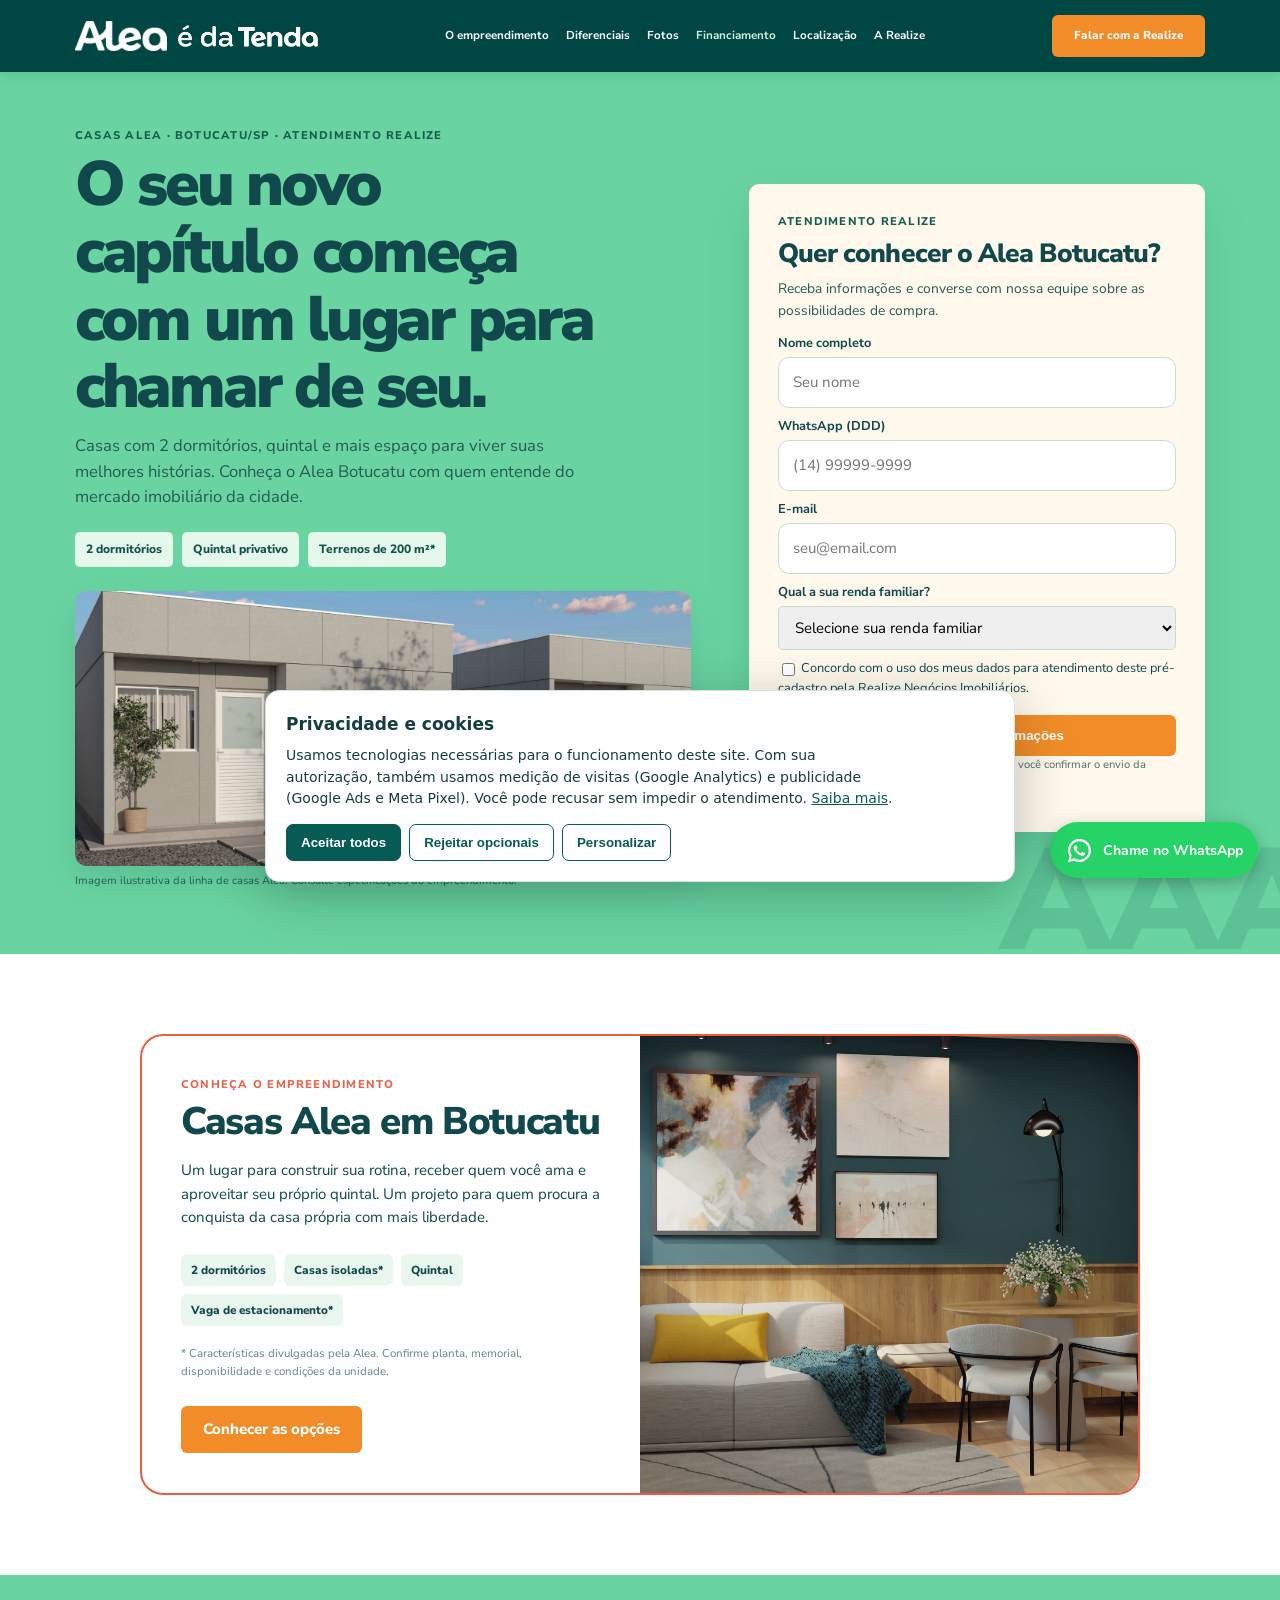
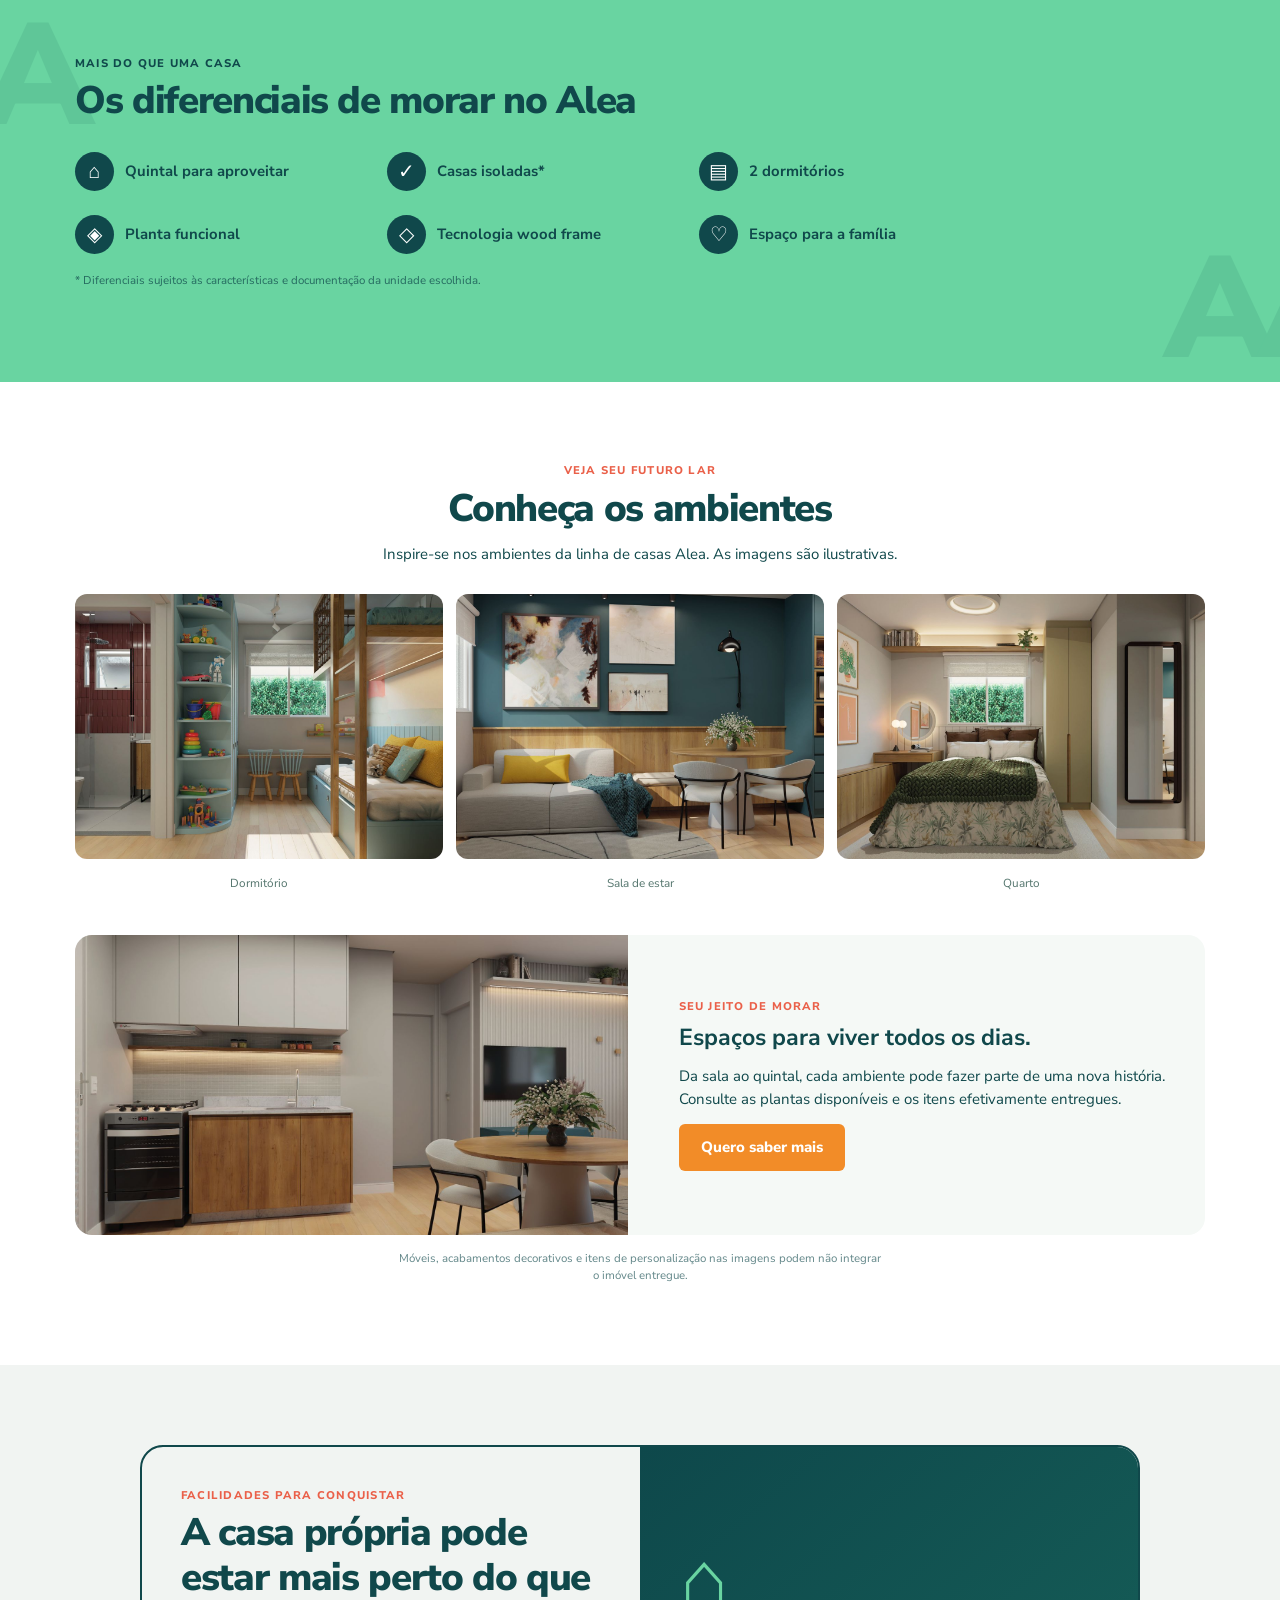
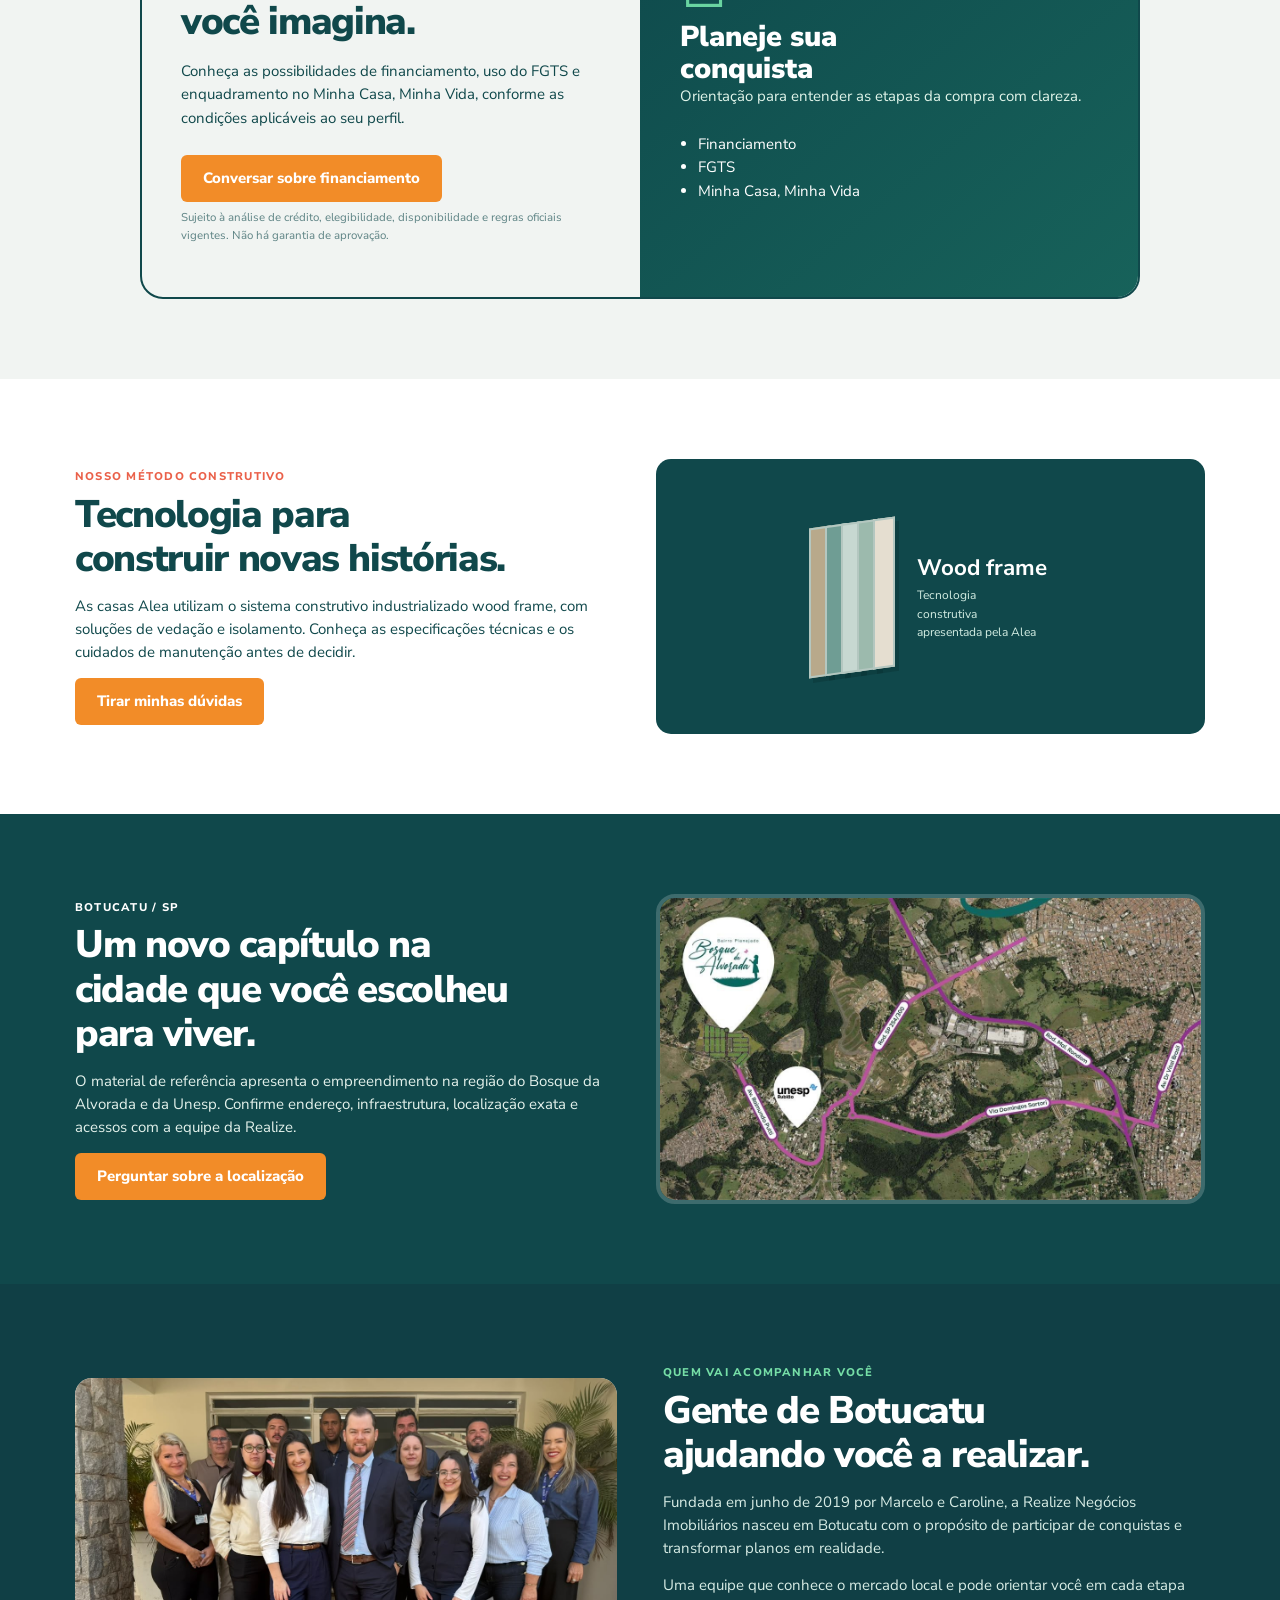
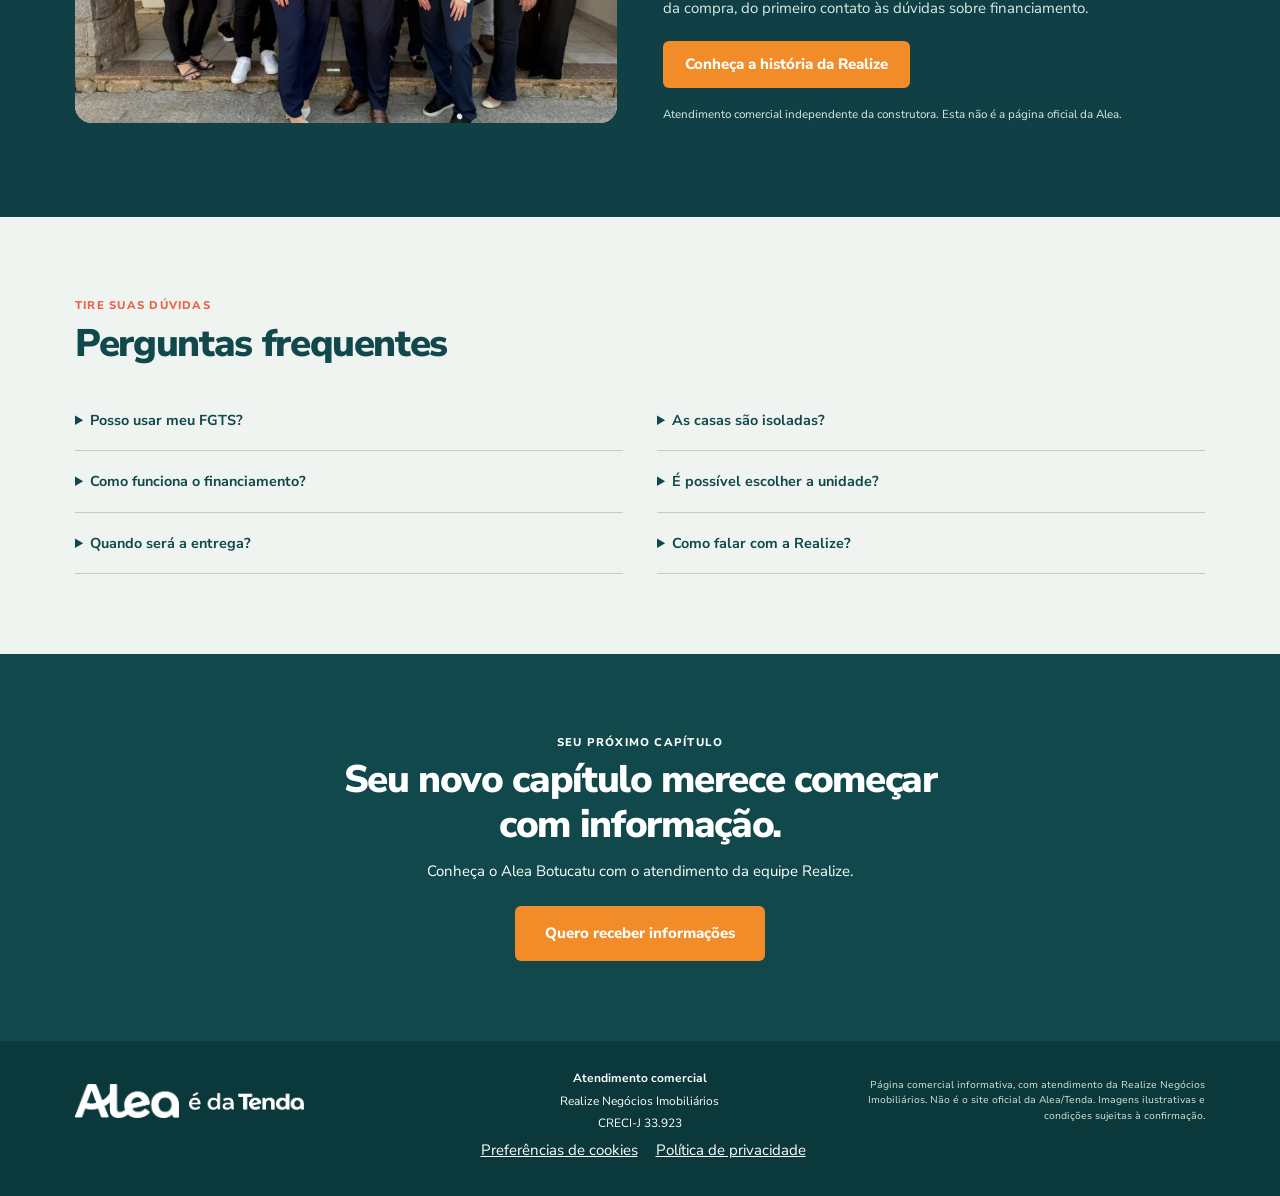
==== commit ca517457: "fix(alea): require all lead fields and validate Brazilian DDD" ====
--- a/index.html
+++ b/index.html
@@ -31,7 +31,7 @@
 
 <header class="nav"><div class="wrap nav-inner"><a href="#lancamento" class="brand" aria-label="Alea Botucatu, atendimento Realize"><img src="/assets/alea-logo-branco.png" alt="Alea" style="height:30px;width:auto"><img src="/assets/tenda-endosso-branco.png" alt="É da Tenda" style="height:22px;width:auto"></a><nav class="nav-links" aria-label="Navegação por seções"><a href="#empreendimento">O empreendimento</a><a href="#diferenciais">Diferenciais</a><a href="#fotos">Fotos</a><a href="#financiamento">Financiamento</a><a href="#localizacao">Localização</a><a href="#realize">A Realize</a></nav><a class="btn nav-cta" href="#cadastro">Falar com a Realize</a></div></header>
 <main>
-<section class="hero anchor" id="lancamento"><div class="wrap hero-grid"><div class="hero-content"><span class="eyebrow">Casas Alea · Botucatu/SP · Atendimento Realize</span><h1>O seu novo capítulo começa com um lugar para chamar de seu.</h1><p>Casas com 2 dormitórios, quintal e mais espaço para viver suas melhores histórias. Conheça o Alea Botucatu com quem entende do mercado imobiliário da cidade.</p><div class="hero-tags"><span>2 dormitórios</span><span>Quintal privativo</span><span>Terrenos de 200 m²*</span></div><div class="hero-media"><img src="/assets/casapatio-fachada.jpg" alt="Fachada ilustrativa de casa da linha Casapatio Alea" fetchpriority="high"><small>Imagem ilustrativa da linha de casas Alea. Consulte especificações do empreendimento.</small></div></div><div id="cadastro" class="form anchor hero-form"><span class="eyebrow">Atendimento Realize</span><h2>Quer conhecer o Alea Botucatu?</h2><p>Receba informações e converse com nossa equipe sobre as possibilidades de compra.</p><form id="alea-lead-form"><label for="nome">Nome completo</label><input id="nome" name="nome" autocomplete="name" required placeholder="Seu nome"><label for="telefone">WhatsApp (DDD)</label><input id="telefone" name="whatsapp" autocomplete="tel" required placeholder="(14) 99999-9999"><label for="email">E-mail</label><input id="email" name="email" type="email" autocomplete="email" required placeholder="seu@email.com"><label for="renda">Qual a sua renda familiar?</label><select id="renda" name="renda"><option value="">Selecione (opcional)</option><option>Até R$ 3.000</option><option>R$ 3.001 a R$ 5.000</option><option>R$ 5.001 a R$ 8.000</option><option>Acima de R$ 8.000</option><option>Prefiro conversar com a equipe</option></select><label style="font-weight:400"><input type="checkbox" id="consentimento" required style="width:auto;vertical-align:middle"> Concordo com o uso dos meus dados para atendimento deste pré-cadastro pela Realize Negócios Imobiliários.</label><input type="text" name="website" id="website" tabindex="-1" autocomplete="off" style="position:absolute;left:-10000px" aria-hidden="true"><button id="submit-lead" type="submit" class="btn">Quero receber informações</button><p id="form-notice" class="notice" hidden role="alert"></p><p class="small">Após o cadastro, o WhatsApp será aberto para você confirmar o envio da mensagem.</p></form></div></div><div class="hero-pattern" aria-hidden="true">A A A</div></section>
+<section class="hero anchor" id="lancamento"><div class="wrap hero-grid"><div class="hero-content"><span class="eyebrow">Casas Alea · Botucatu/SP · Atendimento Realize</span><h1>O seu novo capítulo começa com um lugar para chamar de seu.</h1><p>Casas com 2 dormitórios, quintal e mais espaço para viver suas melhores histórias. Conheça o Alea Botucatu com quem entende do mercado imobiliário da cidade.</p><div class="hero-tags"><span>2 dormitórios</span><span>Quintal privativo</span><span>Terrenos de 200 m²*</span></div><div class="hero-media"><img src="/assets/casapatio-fachada.jpg" alt="Fachada ilustrativa de casa da linha Casapatio Alea" fetchpriority="high"><small>Imagem ilustrativa da linha de casas Alea. Consulte especificações do empreendimento.</small></div></div><div id="cadastro" class="form anchor hero-form"><span class="eyebrow">Atendimento Realize</span><h2>Quer conhecer o Alea Botucatu?</h2><p>Receba informações e converse com nossa equipe sobre as possibilidades de compra.</p><form id="alea-lead-form"><label for="nome">Nome completo</label><input id="nome" name="nome" autocomplete="name" required placeholder="Seu nome"><label for="telefone">WhatsApp (DDD)</label><input id="telefone" name="whatsapp" autocomplete="tel-national" inputmode="tel" maxlength="16" required placeholder="(14) 99999-9999"><label for="email">E-mail</label><input id="email" name="email" type="email" autocomplete="email" required placeholder="seu@email.com"><label for="renda">Qual a sua renda familiar?</label><select id="renda" name="renda" required><option value="">Selecione sua renda familiar</option><option>Até R$ 3.000</option><option>R$ 3.001 a R$ 5.000</option><option>R$ 5.001 a R$ 8.000</option><option>Acima de R$ 8.000</option><option>Prefiro conversar com a equipe</option></select><label style="font-weight:400"><input type="checkbox" id="consentimento" required style="width:auto;vertical-align:middle"> Concordo com o uso dos meus dados para atendimento deste pré-cadastro pela Realize Negócios Imobiliários.</label><input type="text" name="website" id="website" tabindex="-1" autocomplete="off" style="position:absolute;left:-10000px" aria-hidden="true"><button id="submit-lead" type="submit" class="btn">Quero receber informações</button><p id="form-notice" class="notice" hidden role="alert"></p><p class="small">Após o cadastro, o WhatsApp será aberto para você confirmar o envio da mensagem.</p></form></div></div><div class="hero-pattern" aria-hidden="true">A A A</div></section>
 <section class="section intro-section anchor" id="empreendimento"><div class="wrap"><div class="split-card"><div class="split-content"><span class="eyebrow accent">Conheça o empreendimento</span><h2>Casas Alea em Botucatu</h2><p>Um lugar para construir sua rotina, receber quem você ama e aproveitar seu próprio quintal. Um projeto para quem procura a conquista da casa própria com mais liberdade.</p><div class="detail-pills"><span>2 dormitórios</span><span>Casas isoladas*</span><span>Quintal</span><span>Vaga de estacionamento*</span></div><p class="caption">* Características divulgadas pela Alea. Confirme planta, memorial, disponibilidade e condições da unidade.</p><a href="#cadastro" class="btn">Conhecer as opções</a></div><img class="split-image" src="/assets/casapatio-sala.jpg" alt="Ambiente interno ilustrativo da casa Alea" loading="lazy"></div></div></section>
 <section class="section benefits-section anchor" id="diferenciais"><div class="wrap"><span class="eyebrow">Mais do que uma casa</span><h2>Os diferenciais de morar no Alea</h2><div class="benefits-grid"><div><span class="benefit-icon">⌂</span><strong>Quintal para aproveitar</strong></div><div><span class="benefit-icon">✓</span><strong>Casas isoladas*</strong></div><div><span class="benefit-icon">▤</span><strong>2 dormitórios</strong></div><div><span class="benefit-icon">◈</span><strong>Planta funcional</strong></div><div><span class="benefit-icon">◇</span><strong>Tecnologia wood frame</strong></div><div><span class="benefit-icon">♡</span><strong>Espaço para a família</strong></div></div><p class="caption">* Diferenciais sujeitos às características e documentação da unidade escolhida.</p></div></section>
 <section class="section photos-section anchor" id="fotos"><div class="wrap"><div class="section-heading centered"><span class="eyebrow accent">Veja seu futuro lar</span><h2>Conheça os ambientes</h2><p>Inspire-se nos ambientes da linha de casas Alea. As imagens são ilustrativas.</p></div><div class="photo-grid"><figure><img src="/assets/casapatio-dormitorio-infantil.jpg" alt="Quarto infantil ilustrativo" loading="lazy"><figcaption>Dormitório</figcaption></figure><figure><img src="/assets/casapatio-sala.jpg" alt="Sala ilustrativa" loading="lazy"><figcaption>Sala de estar</figcaption></figure><figure><img src="/assets/casapatio-dormitorio.jpg" alt="Quarto ilustrativo" loading="lazy"><figcaption>Quarto</figcaption></figure></div><div class="photo-detail"><img src="/assets/casapatio-cozinha.jpg" alt="Cozinha ilustrativa da linha Alea" loading="lazy"><div><span class="eyebrow accent">Seu jeito de morar</span><h3>Espaços para viver todos os dias.</h3><p>Da sala ao quintal, cada ambiente pode fazer parte de uma nova história. Consulte as plantas disponíveis e os itens efetivamente entregues.</p><a class="btn" href="#cadastro">Quero saber mais</a></div></div><p class="caption centered">Móveis, acabamentos decorativos e itens de personalização nas imagens podem não integrar o imóvel entregue.</p></div></section>
@@ -47,7 +47,7 @@
 <header class="alea-chat-head"><div><strong>Alea Botucatu</strong><small>Atendimento Realize</small></div><button type="button" id="chat-close" aria-label="Fechar conversa">×</button></header>
 <div class="alea-chat-body" id="chat-messages" aria-live="polite"><div class="chat-msg bot">Olá! Seja bem-vindo ao Alea Botucatu.</div><div class="chat-msg bot">Já vou passar você para um dos nossos corretores. Me informa seu nome, por favor?</div></div>
 <form id="chat-form" class="chat-entry"><label for="chat-input" class="sr-only">Sua resposta</label><input id="chat-input" autocomplete="name" maxlength="120" placeholder="Digite seu nome..." required><button type="submit" id="chat-send" aria-label="Enviar resposta">➤</button></form>
-<div class="chat-consent" id="chat-consent" hidden><label><input type="checkbox" id="chat-consent-check"> Autorizo o uso do meu nome e telefone pela Realize para atendimento sobre o Alea Botucatu.</label><button type="button" id="chat-finish">Continuar no WhatsApp</button><small>O contato é registrado antes de abrir o WhatsApp.</small></div>
+<div class="chat-consent" id="chat-consent" hidden><label><input type="checkbox" id="chat-consent-check"> Autorizo o uso dos meus dados pela Realize para atendimento sobre o Alea Botucatu.</label><button type="button" id="chat-finish">Continuar no WhatsApp</button><small>O contato é registrado antes de abrir o WhatsApp.</small></div>
 <div class="chat-error" id="chat-error" role="alert" hidden></div>
 </section><style>.wa{position:fixed;bottom:22px;right:22px;width:56px;height:56px;border:0;border-radius:50%;display:grid;place-items:center;background:#25d366;box-shadow:0 5px 18px #0004;z-index:85;cursor:pointer}.wa:hover{transform:scale(1.04)}.nav{background:#004744}.nav .btn.light,.btn.light{background:#a8ebc4;color:#004744}.realize .mark:before{content:none}@media(max-width:550px){.hero .photo.wide{aspect-ratio:1.55;object-fit:cover}.nav-inner{gap:10px}}.btn,.btn.light,.nav .btn.light,.dark .btn.light,.form .btn{background:#f28c28!important;color:#fff!important}.btn:hover{background:#de7715!important}.wa{width:208px!important;height:56px!important;border-radius:32px!important;padding:0 16px!important;gap:9px!important;display:flex!important;align-items:center!important;justify-content:center!important;overflow:hidden!important;transition:width .32s ease,padding .32s ease!important;font:700 14px 'Nunito Sans',Arial,sans-serif!important;color:#fff!important}.footer-grid{display:grid;grid-template-columns:1fr 1fr 1fr;align-items:center;gap:26px;text-align:left}.footer-left{display:flex;align-items:center;gap:10px}.footer-left img{width:auto;max-width:115px;object-fit:contain}.footer-middle{text-align:center;font-size:12px;display:grid;gap:4px}.footer-right{text-align:right}.footer-right small{margin:0;display:block;font-size:10px}.realize{background:#fff;border-radius:10px}.realize img{background:#fff;display:block;margin:auto;max-width:245px;width:100%;height:auto;object-fit:contain}@media(max-width:700px){.footer-grid{grid-template-columns:1fr;text-align:center}.footer-left{justify-content:center}.footer-right{text-align:center}.footer-right small{margin:auto}}</style><script>
 (function(){
@@ -56,15 +56,15 @@
 const utmKeys=['utm_source','utm_medium','utm_campaign','utm_id','utm_content','utm_term','gclid','fbclid','ttclid'];
 const values=new URLSearchParams(location.search);
 const track={};for(const key of utmKeys){const v=values.get(key);if(v){sessionStorage.setItem('alea-'+key,v);track[key]=v}else track[key]=sessionStorage.getItem('alea-'+key)||'';}
-const notice=document.getElementById('form-notice'),btn=document.getElementById('submit-lead');
+const notice=document.getElementById('form-notice'),btn=document.getElementById('submit-lead');const telefone=form.querySelector('[name="whatsapp"]');const validarTelefone=()=>{const d=telefone.value.replace(/\D/g,'');const ok=/^[1-9][0-9][2-9][0-9]{7,8}$/.test(d);telefone.setCustomValidity(ok?'':'Informe DDD e telefone com 10 ou 11 dígitos, sem o 55.');return ok;};telefone.addEventListener('input',()=>{telefone.setCustomValidity('');if(telefone.value.trim())validarTelefone();});
 form.addEventListener('submit',async function(event){
-event.preventDefault();if(!form.reportValidity())return;
+event.preventDefault();validarTelefone();if(!form.reportValidity())return;
 notice.hidden=true;btn.disabled=true;btn.textContent='Registrando pré-cadastro...';
 const data={nome:form.nome.value.trim(),whatsapp:form.whatsapp.value.trim(),email:form.email.value.trim(),renda:form.renda.value,website:form.website.value,consentimento:form.consentimento.checked,referrer:document.referrer,page:location.pathname,...track};
-try{const response=await fetch('/api/lead',{method:'POST',headers:{'Content-Type':'application/json'},body:JSON.stringify(data),signal:AbortSignal.timeout(9000)});const body=await response.json();if(!response.ok||!body.ok||!body.protocolo)throw Error('Falha no registro. Tente novamente.');
+try{const response=await fetch('/api/lead',{method:'POST',headers:{'Content-Type':'application/json'},body:JSON.stringify(data),signal:AbortSignal.timeout(15000)});const body=await response.json();if(!response.ok||!body.ok||!body.protocolo)throw Error('Falha no registro. Tente novamente.');
 sessionStorage.setItem('alea-form-'+body.protocolo,JSON.stringify({nome:data.nome,whatsapp:data.whatsapp,email:data.email,renda:data.renda}));
 sessionStorage.setItem('alea-conversion-'+body.protocolo,'1');
-if(window.aleaTrack)window.aleaTrack('alea_form_success',{lead_channel:'form'});
+try{window.aleaTrack?.('alea_form_success',{lead_channel:'form'});}catch(_){}
 location.assign('/obrigado.html?p='+encodeURIComponent(body.protocolo));
 }catch(err){notice.textContent='Não foi possível registrar o pré-cadastro agora. Tente novamente ou use o botão de WhatsApp ao lado.';notice.hidden=false;btn.disabled=false;btn.textContent='Quero receber informações';}
 });
@@ -85,29 +85,29 @@
 <script>
 (function(){
  const launcher=document.getElementById('chat-launcher'),panel=document.getElementById('alea-chat'),close=document.getElementById('chat-close'),form=document.getElementById('chat-form'),inp=document.getElementById('chat-input'),feed=document.getElementById('chat-messages'),consent=document.getElementById('chat-consent'),finish=document.getElementById('chat-finish'),error=document.getElementById('chat-error');
- let step=0,nome='',phone='',busy=false,readyUrl='',pendingTab=null;
+ let step=0,nome='',phone='',email='',renda='',busy=false,readyUrl='',pendingTab=null;const rendas=['Até R$ 3.000','R$ 3.001 a R$ 5.000','R$ 5.001 a R$ 8.000','Acima de R$ 8.000','Prefiro conversar com a equipe'];
  const msg=(text,who)=>{const d=document.createElement('div');d.className='chat-msg '+who;d.textContent=text;feed.appendChild(d);feed.scrollTop=feed.scrollHeight;};
- const clearChat=()=>{nome='';phone='';readyUrl='';step=0;busy=false;inp.value='';inp.placeholder='Digite seu nome...';inp.autocomplete='name';form.hidden=false;form.style.display='';consent.hidden=true;document.getElementById('chat-consent-check').checked=false;finish.disabled=false;finish.textContent='Continuar no WhatsApp';error.hidden=true;feed.replaceChildren();msg('Olá! Seja bem-vindo ao Alea Botucatu.','bot');msg('Já vou passar você para um dos nossos corretores. Me informa seu nome, por favor?','bot');};
+ const clearChat=()=>{nome='';phone='';email='';renda='';readyUrl='';step=0;busy=false;inp.value='';inp.type='text';inp.placeholder='Digite seu nome...';inp.autocomplete='name';form.hidden=false;form.style.display='';consent.hidden=true;document.getElementById('chat-consent-check').checked=false;finish.disabled=false;finish.textContent='Continuar no WhatsApp';error.hidden=true;feed.replaceChildren();msg('Olá! Seja bem-vindo ao Alea Botucatu.','bot');msg('Já vou passar você para um dos nossos corretores. Me informa seu nome, por favor?','bot');};
  const dismiss=()=>{panel.hidden=true;launcher.setAttribute('aria-expanded','false');launcher.classList.remove('is-compact');clearChat();};
  const open=()=>{clearChat();panel.hidden=false;launcher.classList.add('is-compact');launcher.setAttribute('aria-expanded','true');inp.focus();};
  launcher.addEventListener('click',()=>{if(panel.hidden)open();else dismiss();});
  close.addEventListener('click',()=>{dismiss();launcher.focus()});
  form.addEventListener('submit',(e)=>{e.preventDefault();const val=inp.value.trim();error.hidden=true;
  if(step===0){if(val.length<3){error.textContent='Digite seu nome com pelo menos 3 caracteres.';error.hidden=false;return}nome=val;msg(val,'user');msg('Prazer, '+nome.split(' ')[0]+'! Agora me fala seu número de telefone com DDD, por favor.','bot');step=1;inp.value='';inp.placeholder='(14) 99999-9999';inp.autocomplete='tel';inp.focus();}
- else if(step===1){const digits=val.replace(/\D/g,'');if(digits.length<10||digits.length>13){error.textContent='Informe seu telefone com DDD.';error.hidden=false;return}phone=digits;msg(val,'user');msg('Ok, muito obrigado pelas informações! Vou transferir você para um especialista da Realize. Confirme a autorização abaixo para gerar seu protocolo.','bot');step=2;form.hidden=true;form.style.display='none';consent.hidden=false;}
+ else if(step===1){const digits=val.replace(/\D/g,'');if(!/^[1-9][0-9][2-9][0-9]{7,8}$/.test(digits)){error.textContent='Informe DDD e telefone com 10 ou 11 dígitos, sem o 55.';error.hidden=false;return}phone=digits;msg(val,'user');msg('Agora me informe seu e-mail, por favor.','bot');step=2;inp.value='';inp.type='email';inp.placeholder='seu@email.com';inp.autocomplete='email';inp.focus();}else if(step===2){if(!/^[^\s@]+@[^\s@]+\.[^\s@]+$/.test(val)){error.textContent='Informe um e-mail válido.';error.hidden=false;return}email=val;msg(val,'user');msg('Qual é sua renda familiar? Responda com o número da opção: 1. Até R$ 3.000; 2. R$ 3.001 a R$ 5.000; 3. R$ 5.001 a R$ 8.000; 4. Acima de R$ 8.000; 5. Prefiro conversar com a equipe','bot');step=3;inp.value='';inp.type='text';inp.autocomplete='off';inp.placeholder='Digite de 1 a 5';inp.focus();}else if(step===3){const opt=Number(val);if(!/^[1-5]$/.test(val)||!rendas[opt-1]){error.textContent='Escolha uma opção de 1 a 5.';error.hidden=false;return}renda=rendas[opt-1];msg(renda,'user');msg('Obrigado! Confirme a autorização para gerar seu protocolo e continuar no WhatsApp.','bot');step=4;form.hidden=true;form.style.display='none';consent.hidden=false;}
  });
  finish.addEventListener('click',async()=>{if(busy)return;error.hidden=true;if(!document.getElementById('chat-consent-check').checked){error.textContent='Confirme a autorização para seguir.';error.hidden=false;return}busy=true;finish.disabled=true;finish.textContent='Gerando protocolo...';
- const keys=['utm_source','utm_medium','utm_campaign','utm_id','utm_content','utm_term','gclid','fbclid','ttclid'];const qs=new URLSearchParams(location.search);const payload={nome,whatsapp:phone,consentimento:true,website:'',referrer:document.referrer,page:location.pathname};for(const key of keys)payload[key]=qs.get(key)||sessionStorage.getItem('alea-'+key)||'';
- try{const response=await fetch('/api/chat-lead',{method:'POST',headers:{'Content-Type':'application/json'},body:JSON.stringify(payload),signal:AbortSignal.timeout(9000)});const result=await response.json();if(!response.ok||!result.ok||!result.protocolo)throw Error('registro');const p=result.protocolo;
-if(window.aleaTrack)window.aleaTrack('alea_whatsapp_handoff',{lead_channel:'chat'});
- const text=['Olá! Quero informações sobre o Alea Botucatu.','Protocolo: '+p,'Não apague esta mensagem. Precisaremos do protocolo para iniciar o atendimento.','Nome: '+nome,'WhatsApp: '+phone].join('\n');
+ const keys=['utm_source','utm_medium','utm_campaign','utm_id','utm_content','utm_term','gclid','fbclid','ttclid'];const qs=new URLSearchParams(location.search);const payload={nome,whatsapp:phone,email,renda,consentimento:true,website:'',referrer:document.referrer,page:location.pathname};for(const key of keys)payload[key]=qs.get(key)||sessionStorage.getItem('alea-'+key)||'';
+ try{const response=await fetch('/api/chat-lead',{method:'POST',headers:{'Content-Type':'application/json'},body:JSON.stringify(payload),signal:AbortSignal.timeout(15000)});const result=await response.json();if(!response.ok||!result.ok||!result.protocolo)throw Error('registro');const p=result.protocolo;
+try{window.aleaTrack?.('alea_whatsapp_handoff',{lead_channel:'chat'});}catch(_){}
+ const text=['Olá! Quero informações sobre o Alea Botucatu.','Protocolo: '+p,'Não apague esta mensagem. Precisaremos do protocolo para iniciar o atendimento.','Nome: '+nome,'WhatsApp: '+phone,'E-mail: '+email,'Renda familiar: '+renda].join('\n');
  const url='https://wa.me/5514997080405?text='+encodeURIComponent(text);
  // O protocolo já foi confirmado na planilha antes do redirecionamento.
  // Limpa a interface antes de deixar o domínio; a mesma aba evita bloqueadores de popup.
  if(pendingTab&&!pendingTab.closed){try{pendingTab.close()}catch(e){}}
  pendingTab=null;dismiss();
  // Redirecionamento fora do ciclo de callback para permitir que o navegador pinte a tela.
- setTimeout(()=>{window.location.href=url;},0);
+ window.location.assign(url);
  }catch(ex){if(pendingTab&&!pendingTab.closed)pendingTab.close();pendingTab=null;error.textContent='Não foi possível registrar agora. Tente novamente.';error.hidden=false;finish.disabled=false;finish.textContent='Continuar no WhatsApp';busy=false;}
  });
 })();
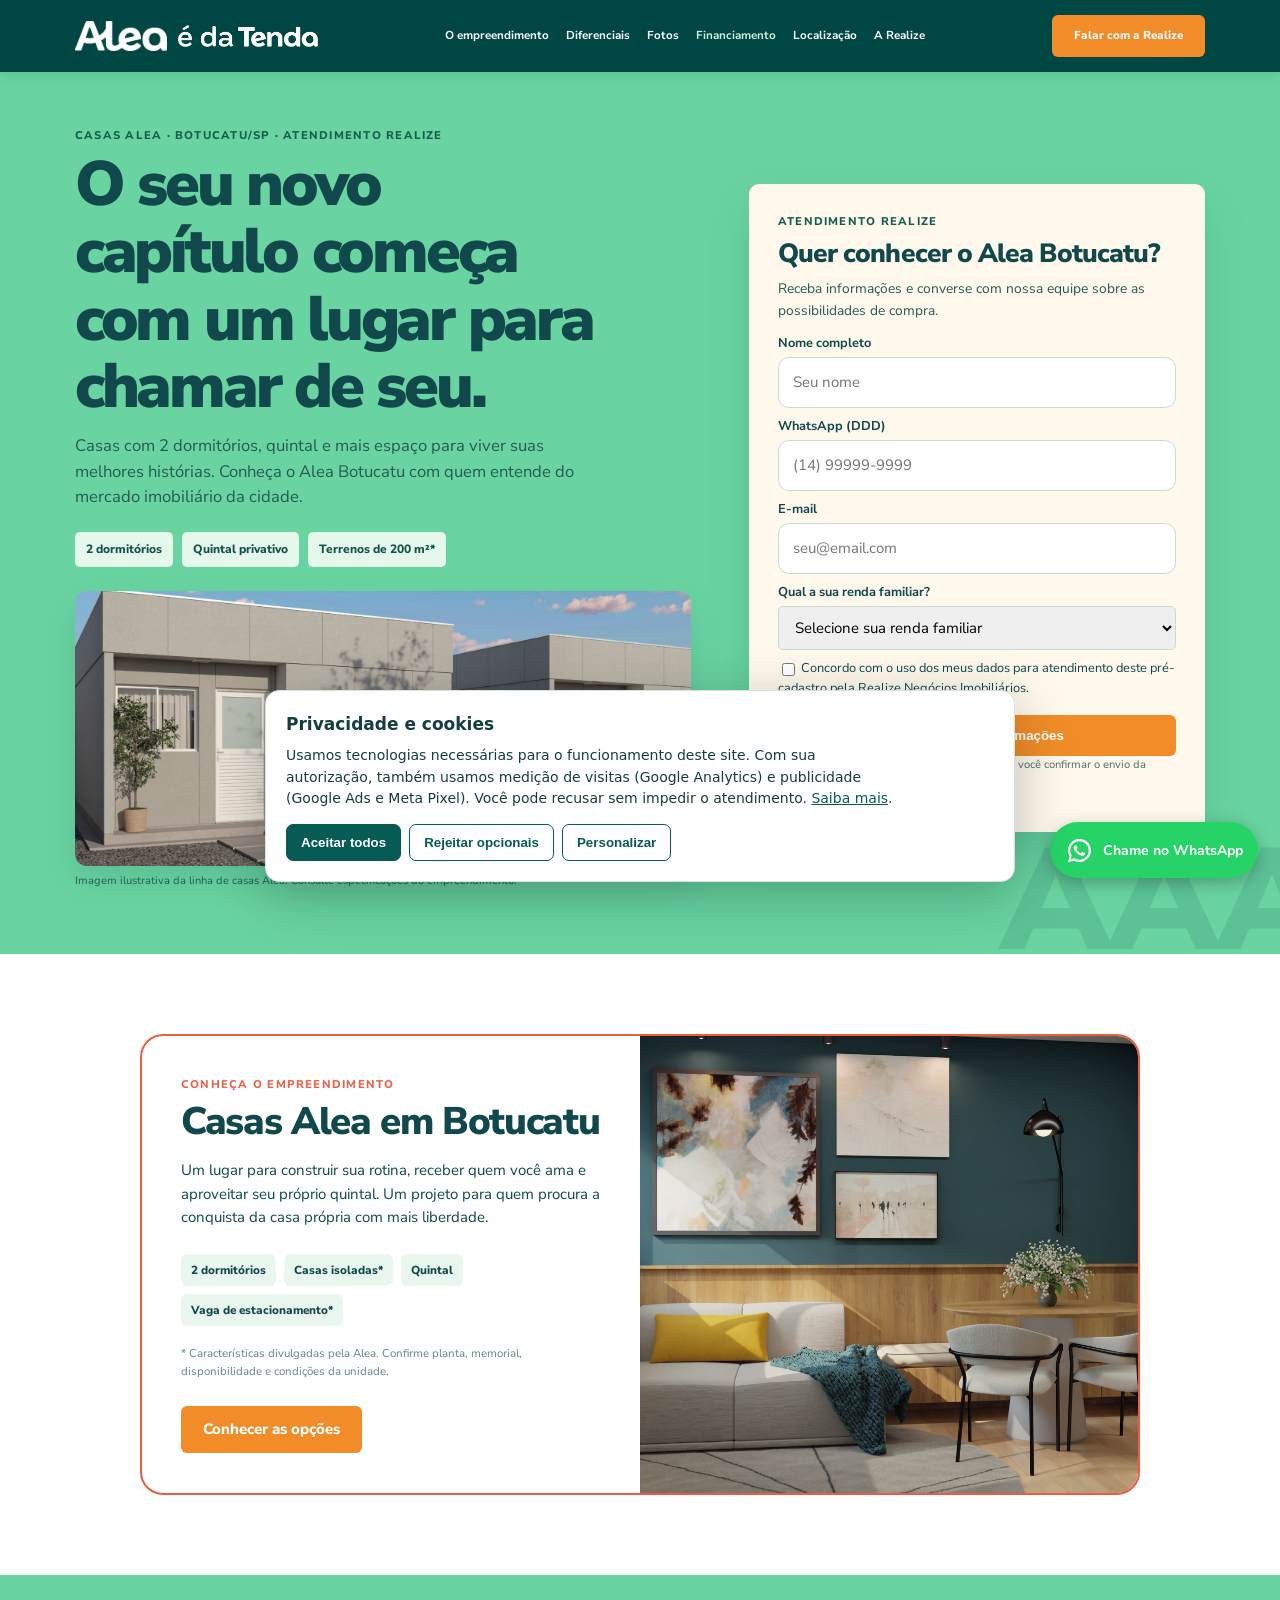
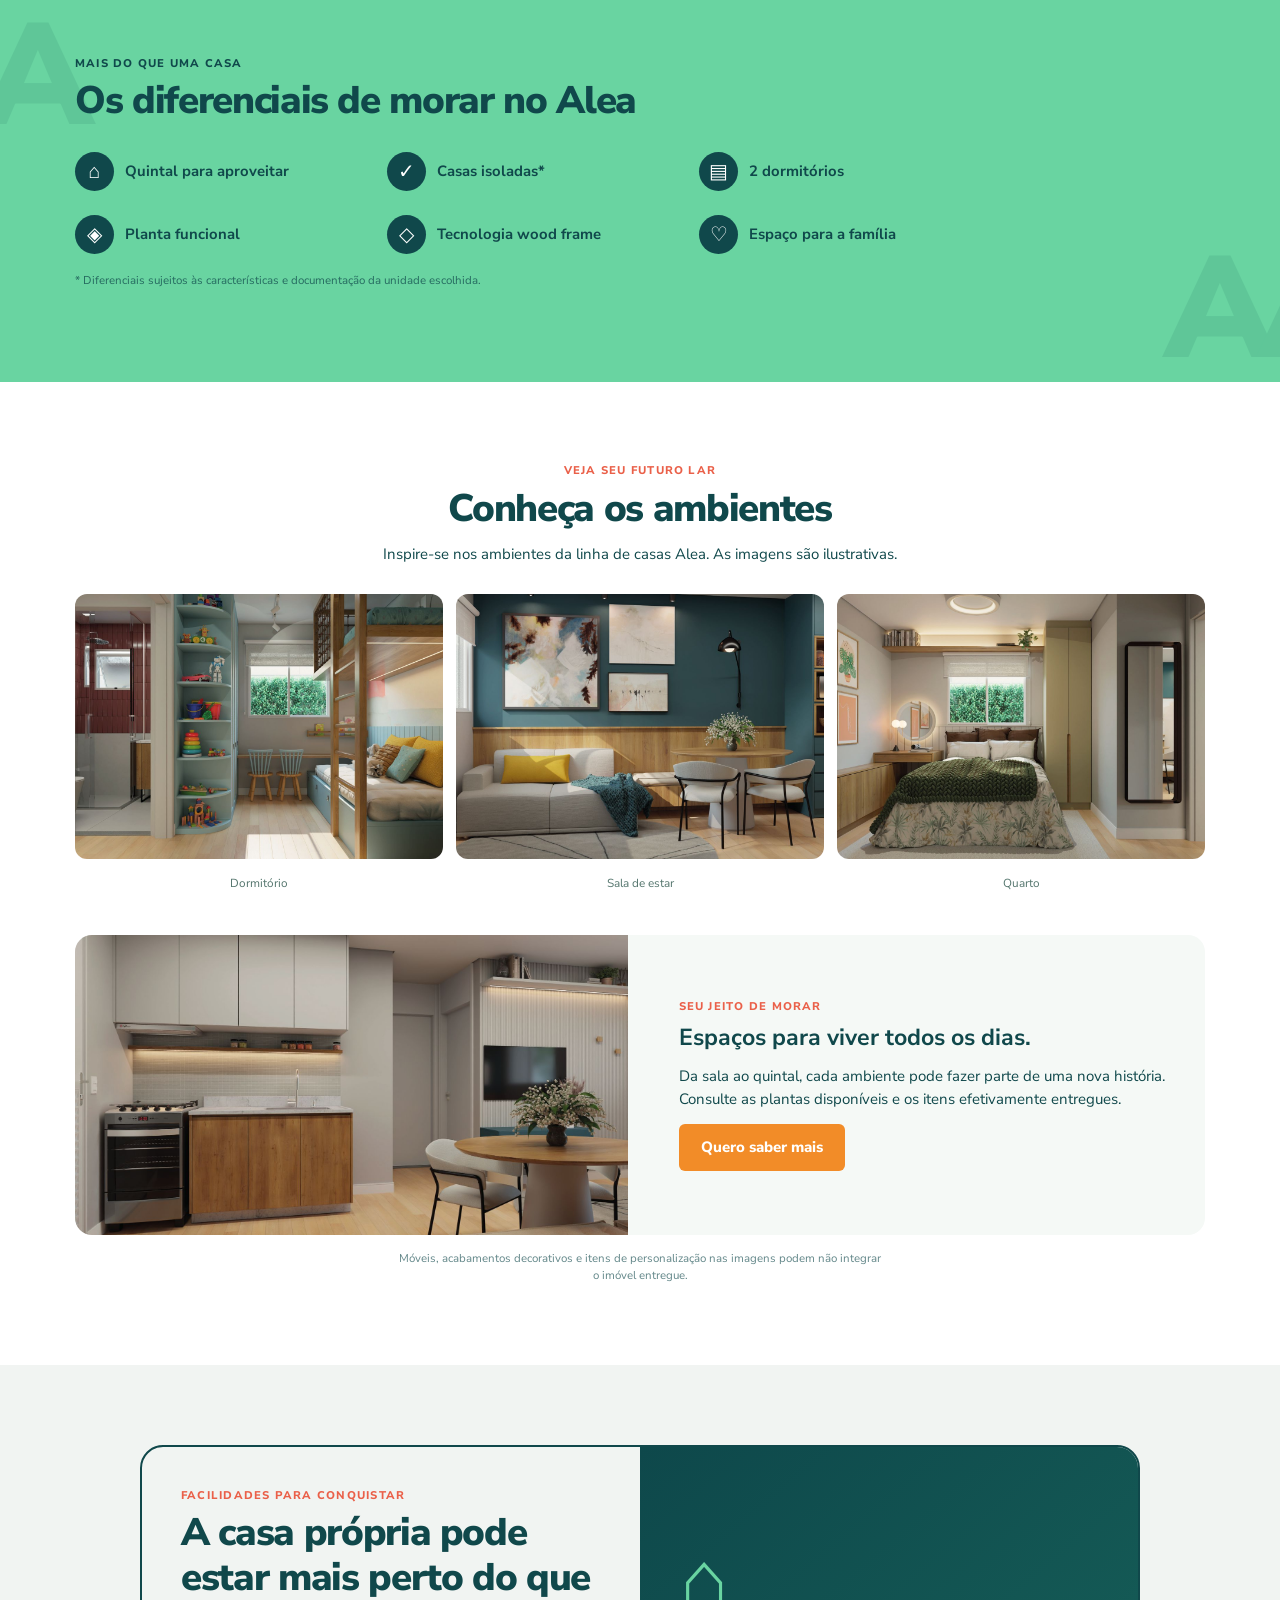
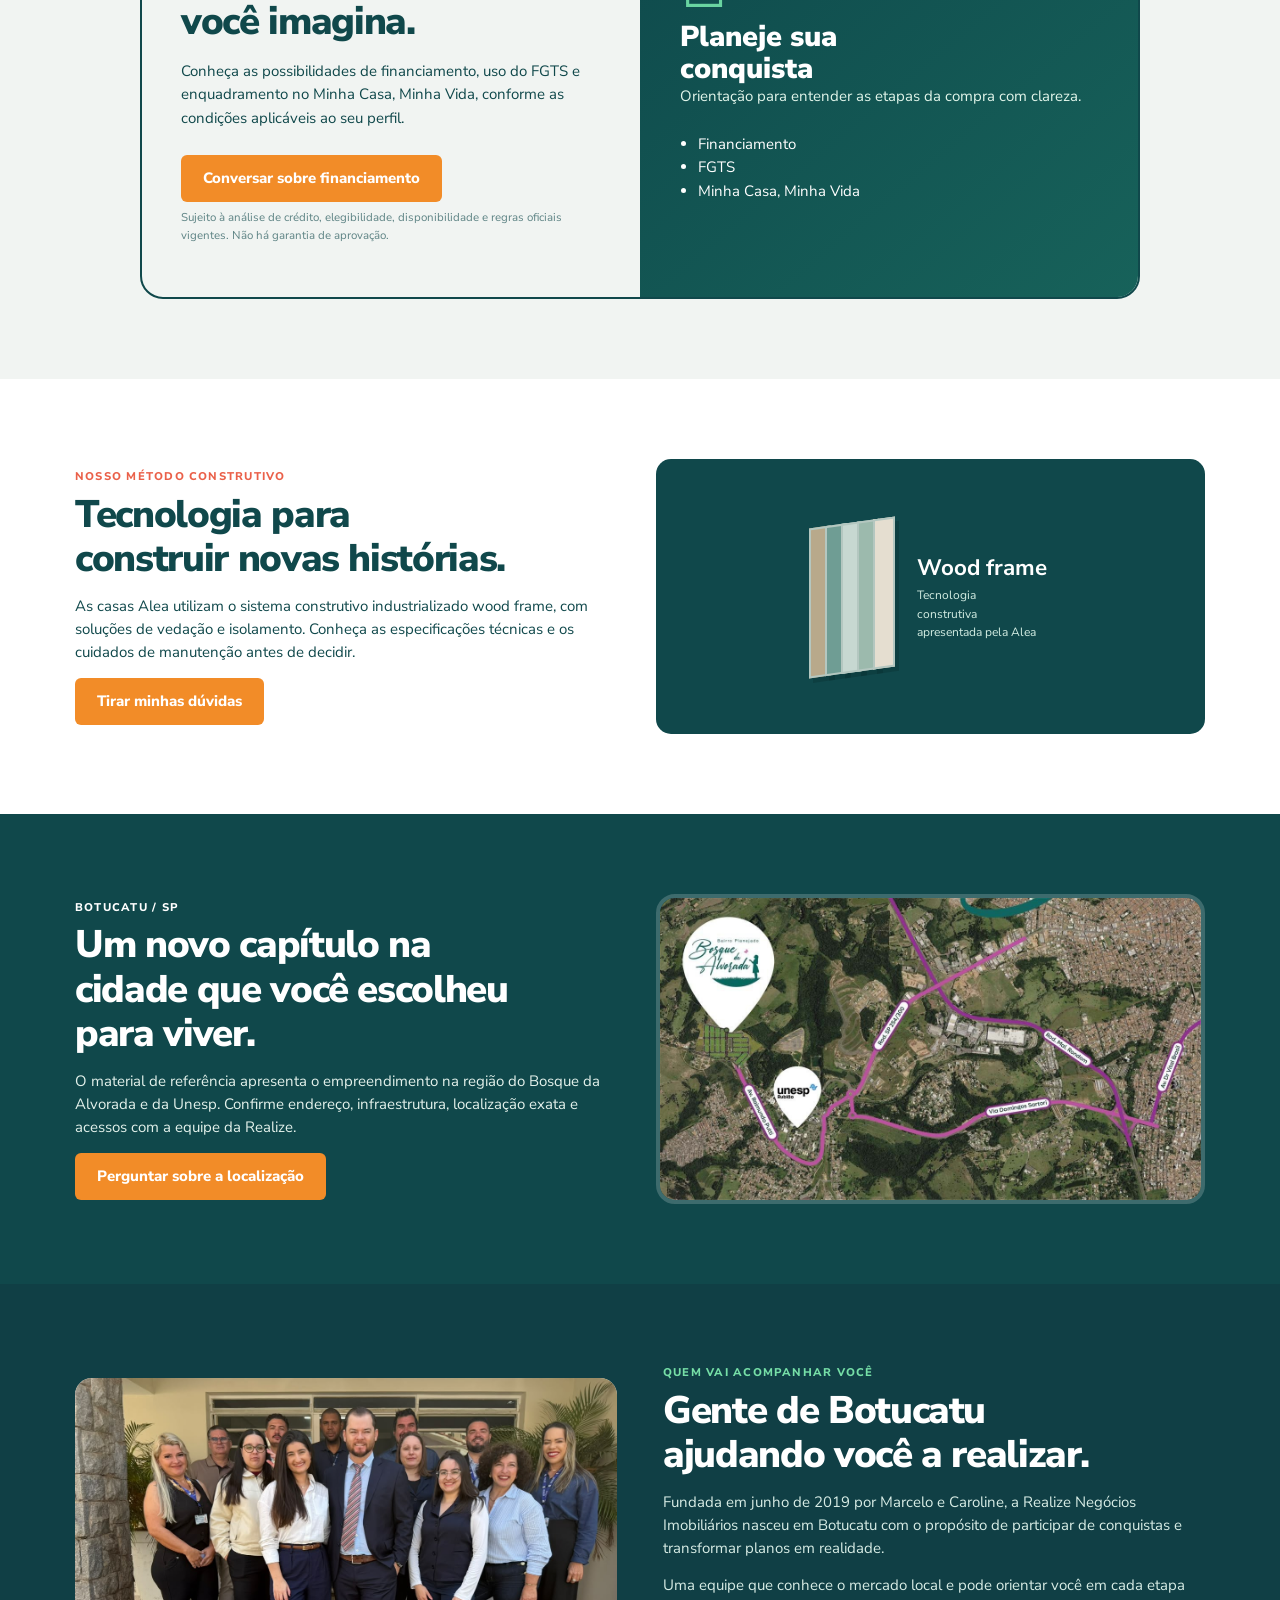
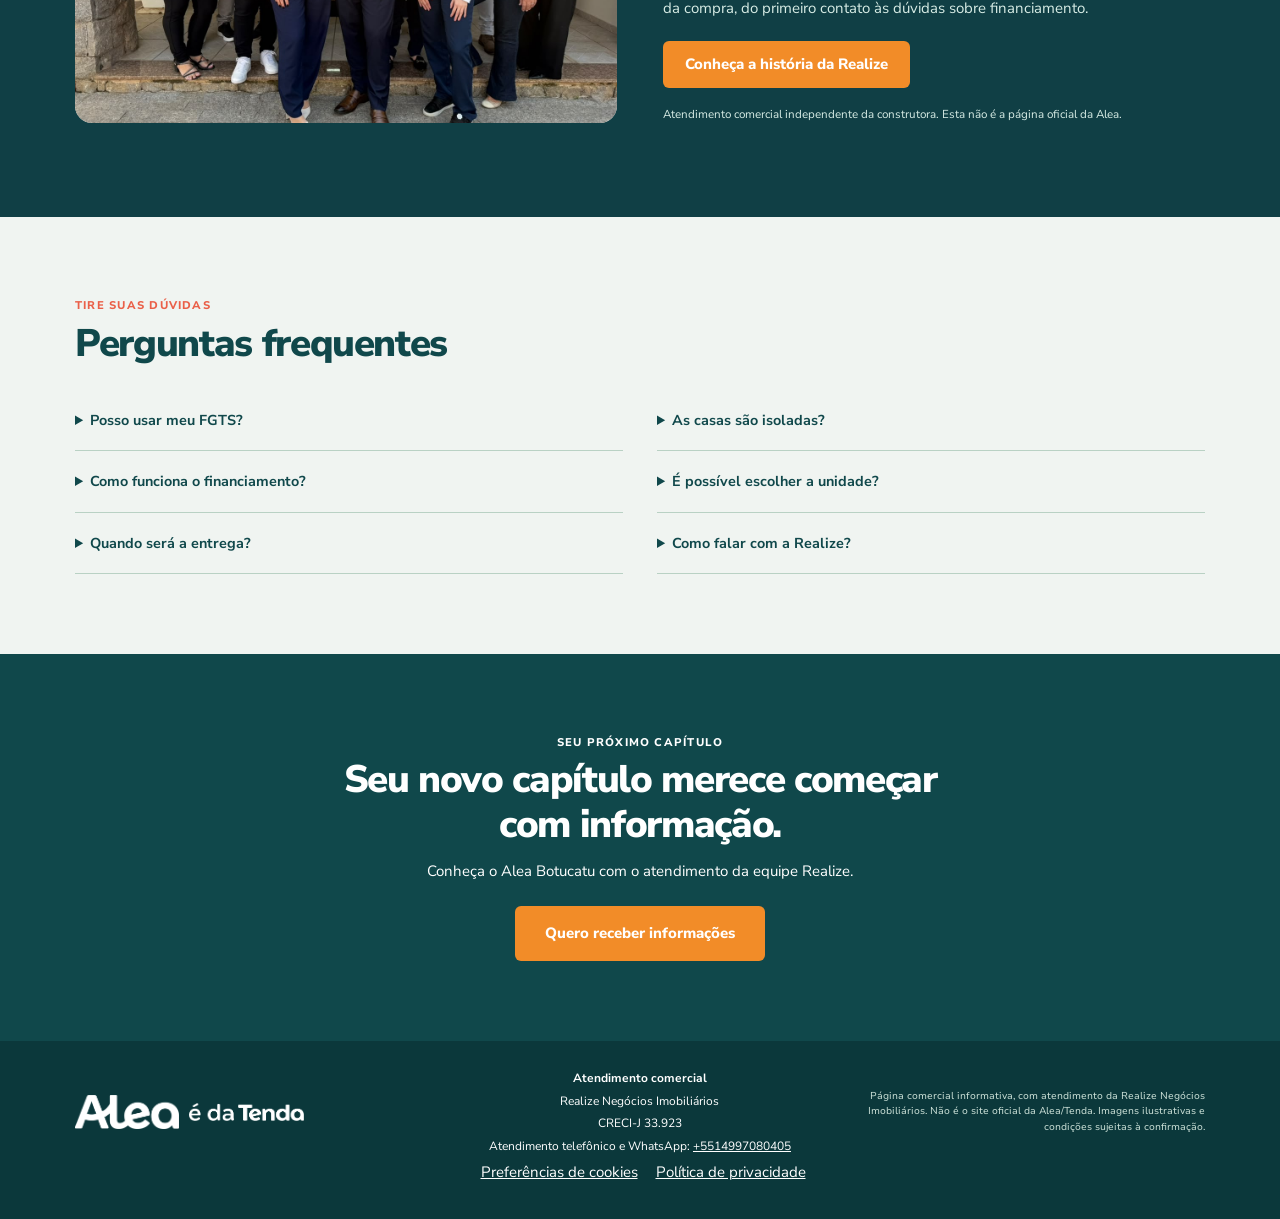
==== commit b84b27c8: "fix(alea): exibir telefone E.164 no rodape para verificacao Google Ads" ====
--- a/index.html
+++ b/index.html
@@ -42,7 +42,7 @@
 <section class="section faq-section anchor" id="perguntas"><div class="wrap"><span class="eyebrow accent">Tire suas dúvidas</span><h2>Perguntas frequentes</h2><div class="faq"><details><summary>Posso usar meu FGTS?</summary><p>O uso depende do enquadramento do comprador e do imóvel nas regras aplicáveis. A equipe Realize pode orientar sobre os critérios e documentos.</p></details><details><summary>As casas são isoladas?</summary><p>A apresentação da Alea indica casas isoladas. Confirme a implantação e as características da unidade no material contratual.</p></details><details><summary>Como funciona o financiamento?</summary><p>As possibilidades dependem da análise de crédito e das regras do programa ou instituição financeira. O atendimento explica os próximos passos.</p></details><details><summary>É possível escolher a unidade?</summary><p>A escolha depende da disponibilidade comercial e das condições vigentes no momento do atendimento.</p></details><details><summary>Quando será a entrega?</summary><p>Solicite a previsão atualizada e os documentos oficiais à equipe comercial. Não anunciamos prazo sem confirmação documental.</p></details><details><summary>Como falar com a Realize?</summary><p>Preencha o formulário desta página ou utilize o atendimento pelo WhatsApp para gerar seu protocolo.</p></details></div></div></section>
 <section class="section dark cta"><div class="wrap"><span class="eyebrow">Seu próximo capítulo</span><h2>Seu novo capítulo merece começar com informação.</h2><p>Conheça o Alea Botucatu com o atendimento da equipe Realize.</p><a class="btn" href="#cadastro">Quero receber informações</a></div></section>
 </main>
-<footer class="footer"><div class="wrap footer-grid"><div class="footer-left"><img src="/assets/alea-logo-branco.png" alt="Alea" height="34"><img src="/assets/tenda-endosso-branco.png" alt="É da Tenda" height="24"></div><div class="footer-middle"><strong>Atendimento comercial</strong><span>Realize Negócios Imobiliários</span><span>CRECI-J 33.923</span></div><div class="footer-right"><small>Página comercial informativa, com atendimento da Realize Negócios Imobiliários. Não é o site oficial da Alea/Tenda. Imagens ilustrativas e condições sujeitas à confirmação.</small></div></div></footer><button type="button" class="wa" id="chat-launcher" aria-label="Iniciar atendimento no WhatsApp" aria-controls="alea-chat" aria-expanded="false"><svg xmlns="http://www.w3.org/2000/svg" viewBox="0 0 32 32" aria-hidden="true" width="29" height="29"><path fill="#fff" d="M16.01 3.2A12.68 12.68 0 0 0 5.06 22.3L3.2 29l6.87-1.8A12.72 12.72 0 1 0 16.01 3.2Zm0 22.95a10.15 10.15 0 0 1-5.2-1.42l-.37-.22-4.08 1.07 1.1-3.97-.24-.4a10.18 10.18 0 1 1 8.79 4.94Zm5.58-7.62c-.3-.16-1.79-.89-2.07-.99-.28-.1-.49-.15-.7.16-.2.3-.8.98-.99 1.18-.18.2-.36.23-.67.08-.3-.15-1.3-.48-2.48-1.53-.92-.82-1.54-1.83-1.73-2.14-.18-.31-.02-.47.14-.63.14-.14.31-.36.46-.54.15-.18.2-.31.3-.52.1-.2.05-.39-.02-.54-.08-.15-.7-1.68-.96-2.3-.25-.6-.5-.51-.69-.52h-.59c-.2 0-.54.08-.82.39s-1.08 1.05-1.08 2.57 1.1 2.99 1.25 3.2c.15.2 2.17 3.31 5.25 4.64.73.31 1.3.5 1.74.64.73.23 1.4.2 1.93.12.59-.09 1.79-.73 2.04-1.44.26-.72.26-1.33.18-1.45-.08-.13-.28-.2-.59-.36Z"/></svg><span>Chame no WhatsApp</span></button>
+<footer class="footer"><div class="wrap footer-grid"><div class="footer-left"><img src="/assets/alea-logo-branco.png" alt="Alea" height="34"><img src="/assets/tenda-endosso-branco.png" alt="É da Tenda" height="24"></div><div class="footer-middle"><strong>Atendimento comercial</strong><span>Realize Negócios Imobiliários</span><span>CRECI-J 33.923</span><span>Atendimento telefônico e WhatsApp: <a href="tel:+5514997080405">+5514997080405</a></span></div><div class="footer-right"><small>Página comercial informativa, com atendimento da Realize Negócios Imobiliários. Não é o site oficial da Alea/Tenda. Imagens ilustrativas e condições sujeitas à confirmação.</small></div></div></footer><button type="button" class="wa" id="chat-launcher" aria-label="Iniciar atendimento no WhatsApp" aria-controls="alea-chat" aria-expanded="false"><svg xmlns="http://www.w3.org/2000/svg" viewBox="0 0 32 32" aria-hidden="true" width="29" height="29"><path fill="#fff" d="M16.01 3.2A12.68 12.68 0 0 0 5.06 22.3L3.2 29l6.87-1.8A12.72 12.72 0 1 0 16.01 3.2Zm0 22.95a10.15 10.15 0 0 1-5.2-1.42l-.37-.22-4.08 1.07 1.1-3.97-.24-.4a10.18 10.18 0 1 1 8.79 4.94Zm5.58-7.62c-.3-.16-1.79-.89-2.07-.99-.28-.1-.49-.15-.7.16-.2.3-.8.98-.99 1.18-.18.2-.36.23-.67.08-.3-.15-1.3-.48-2.48-1.53-.92-.82-1.54-1.83-1.73-2.14-.18-.31-.02-.47.14-.63.14-.14.31-.36.46-.54.15-.18.2-.31.3-.52.1-.2.05-.39-.02-.54-.08-.15-.7-1.68-.96-2.3-.25-.6-.5-.51-.69-.52h-.59c-.2 0-.54.08-.82.39s-1.08 1.05-1.08 2.57 1.1 2.99 1.25 3.2c.15.2 2.17 3.31 5.25 4.64.73.31 1.3.5 1.74.64.73.23 1.4.2 1.93.12.59-.09 1.79-.73 2.04-1.44.26-.72.26-1.33.18-1.45-.08-.13-.28-.2-.59-.36Z"/></svg><span>Chame no WhatsApp</span></button>
 <section id="alea-chat" class="alea-chat" role="dialog" aria-label="Atendimento Alea pelo WhatsApp" hidden>
 <header class="alea-chat-head"><div><strong>Alea Botucatu</strong><small>Atendimento Realize</small></div><button type="button" id="chat-close" aria-label="Fechar conversa">×</button></header>
 <div class="alea-chat-body" id="chat-messages" aria-live="polite"><div class="chat-msg bot">Olá! Seja bem-vindo ao Alea Botucatu.</div><div class="chat-msg bot">Já vou passar você para um dos nossos corretores. Me informa seu nome, por favor?</div></div>
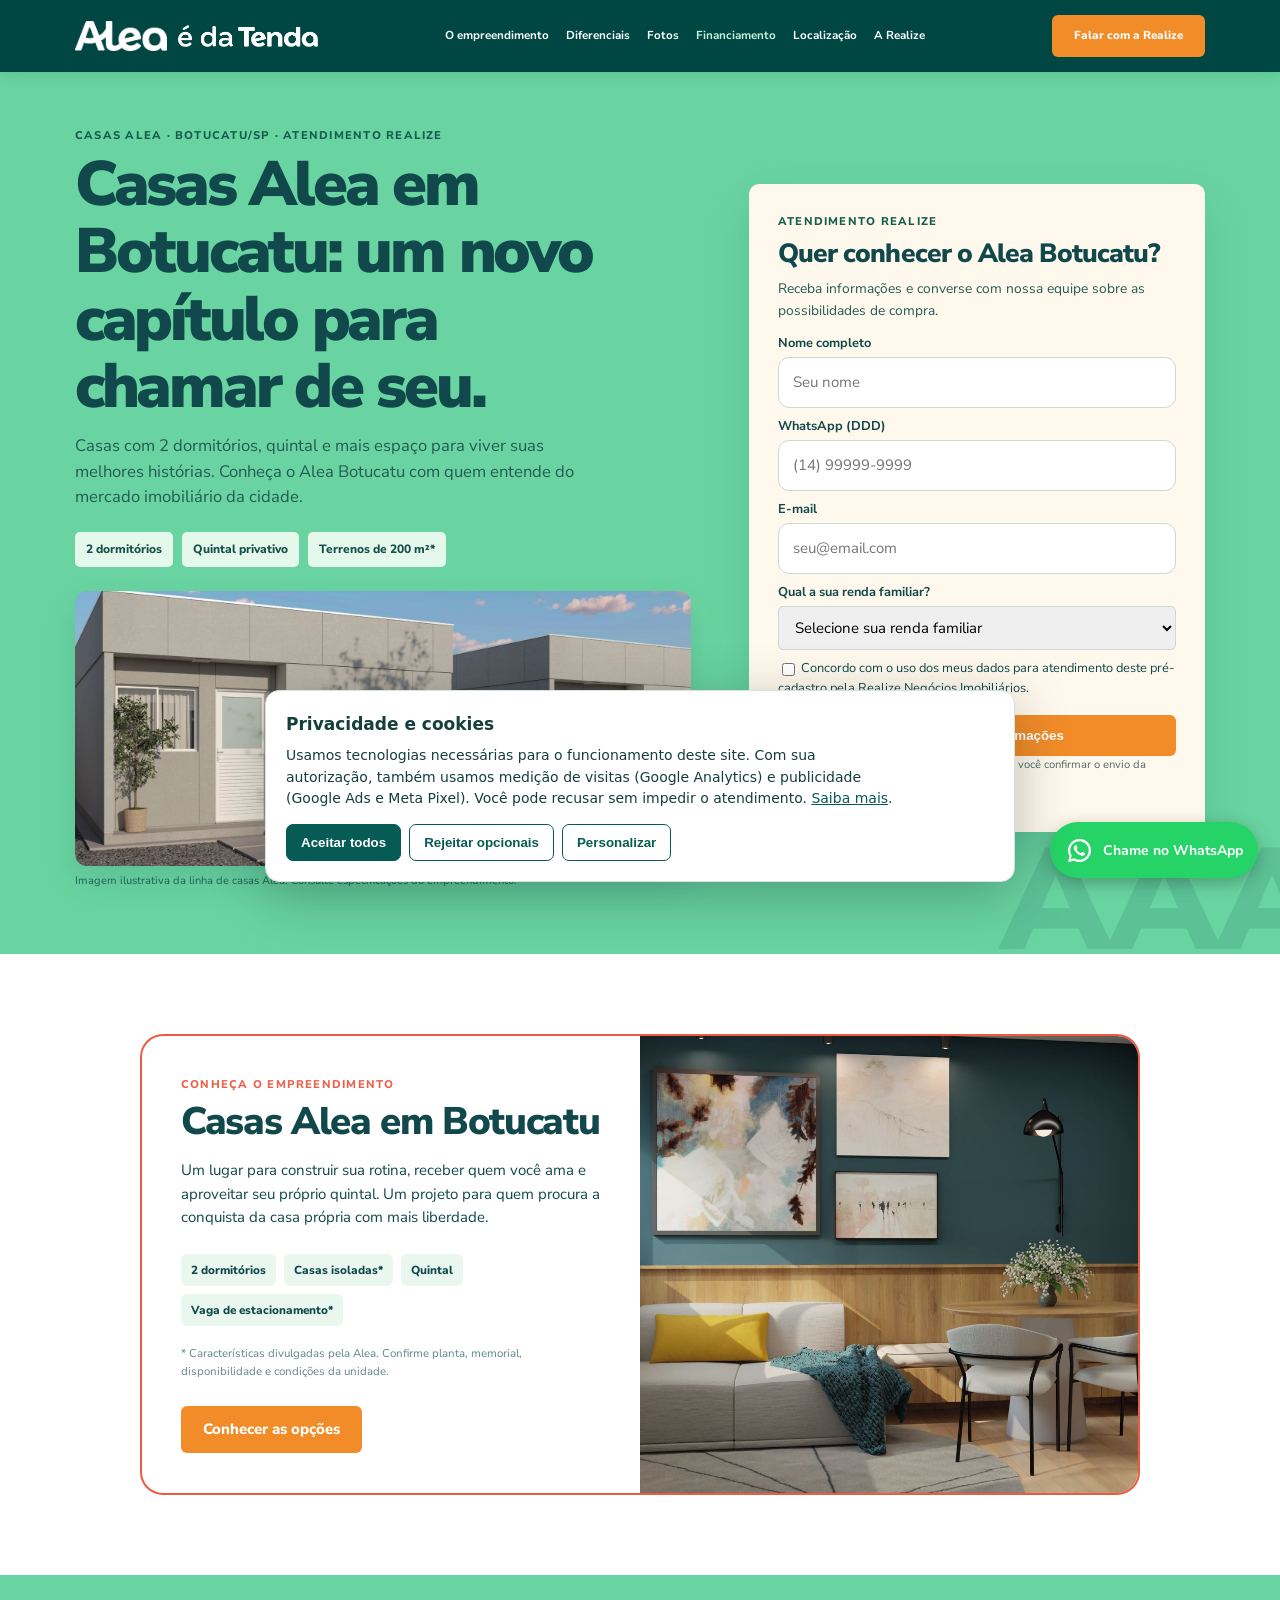
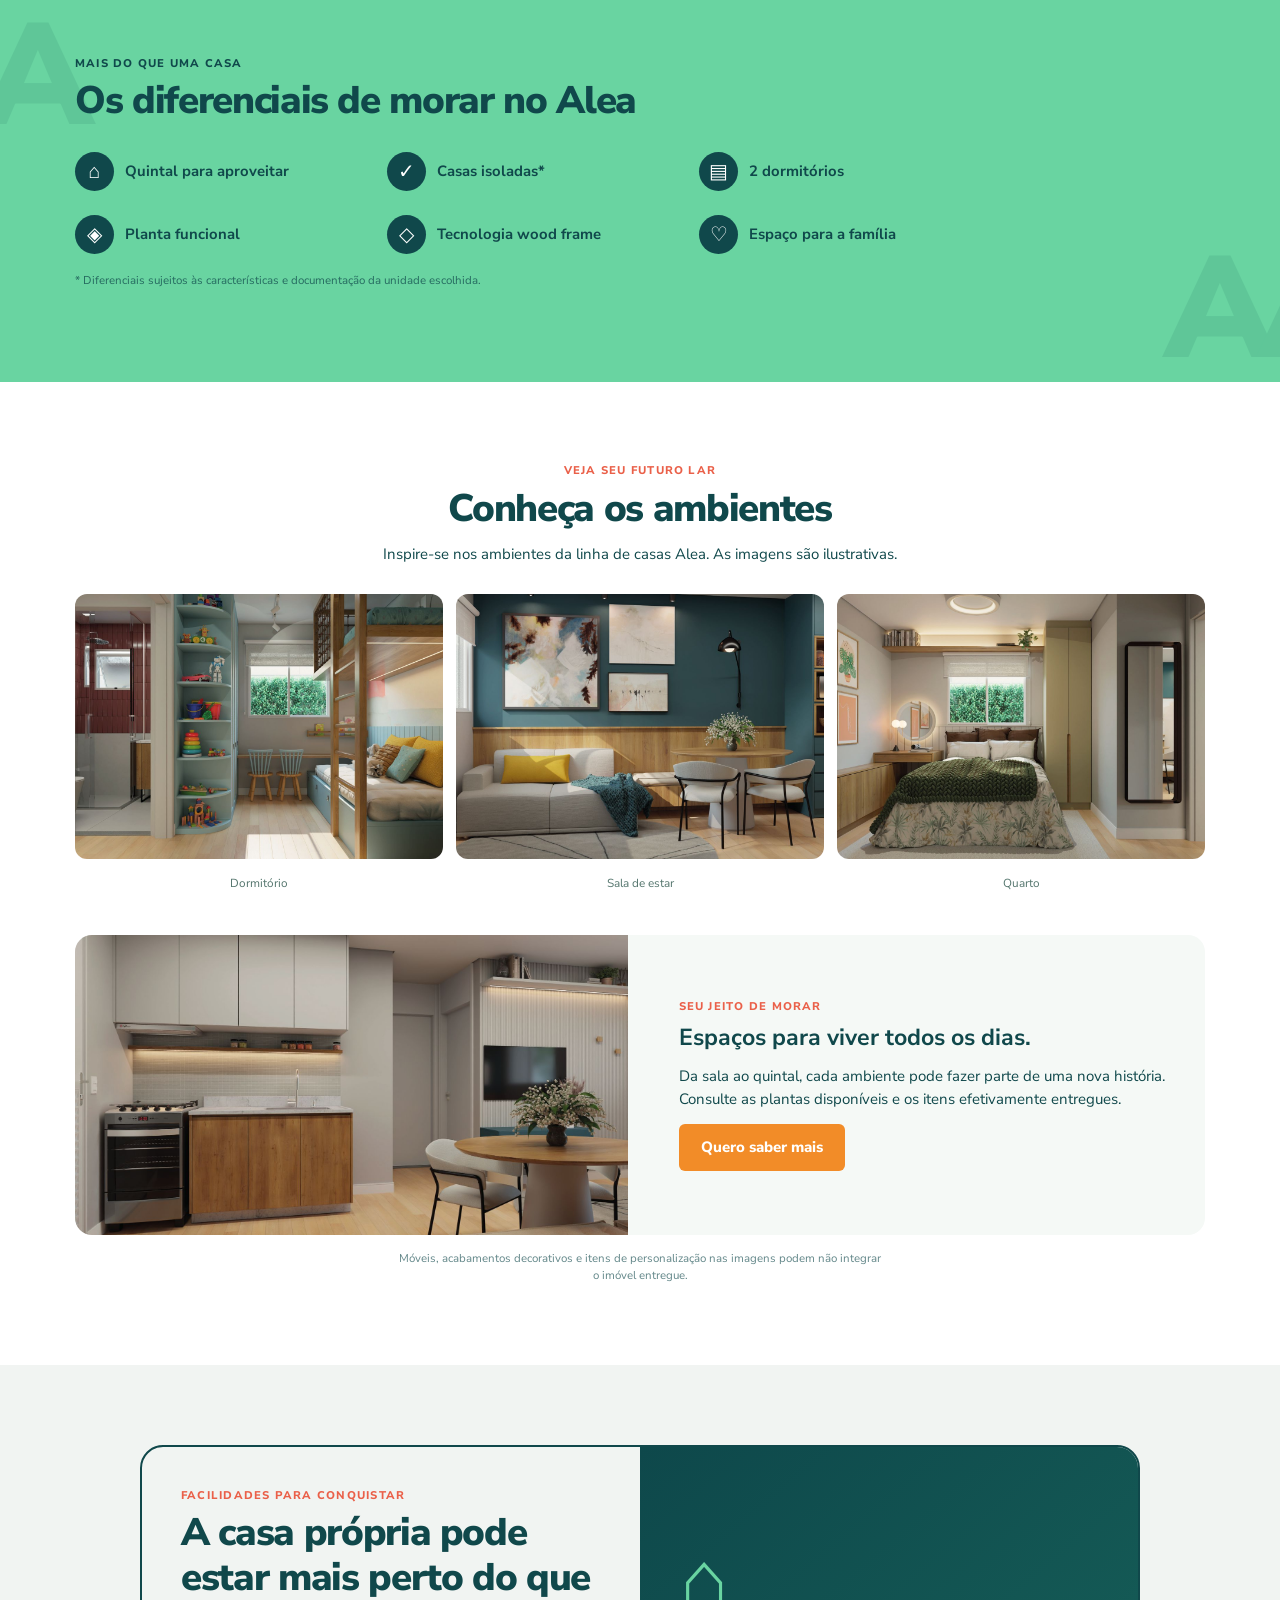
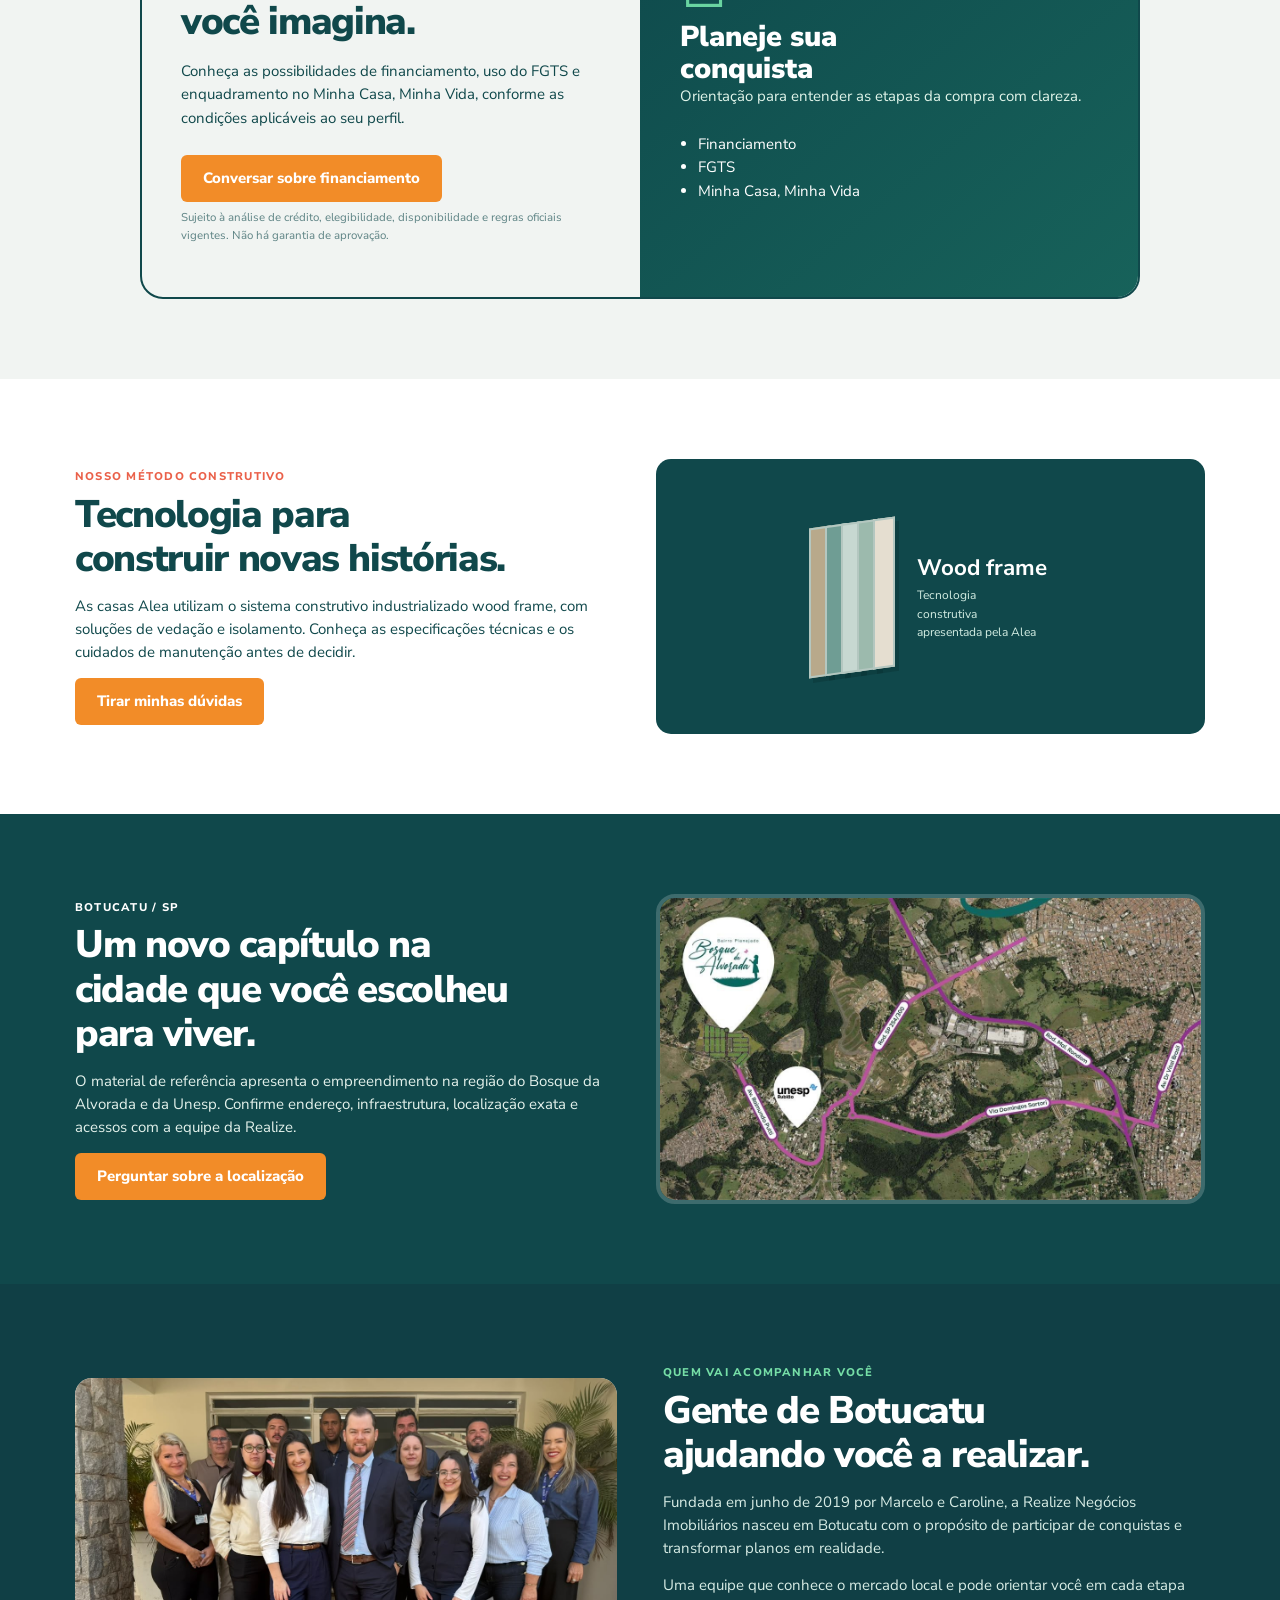
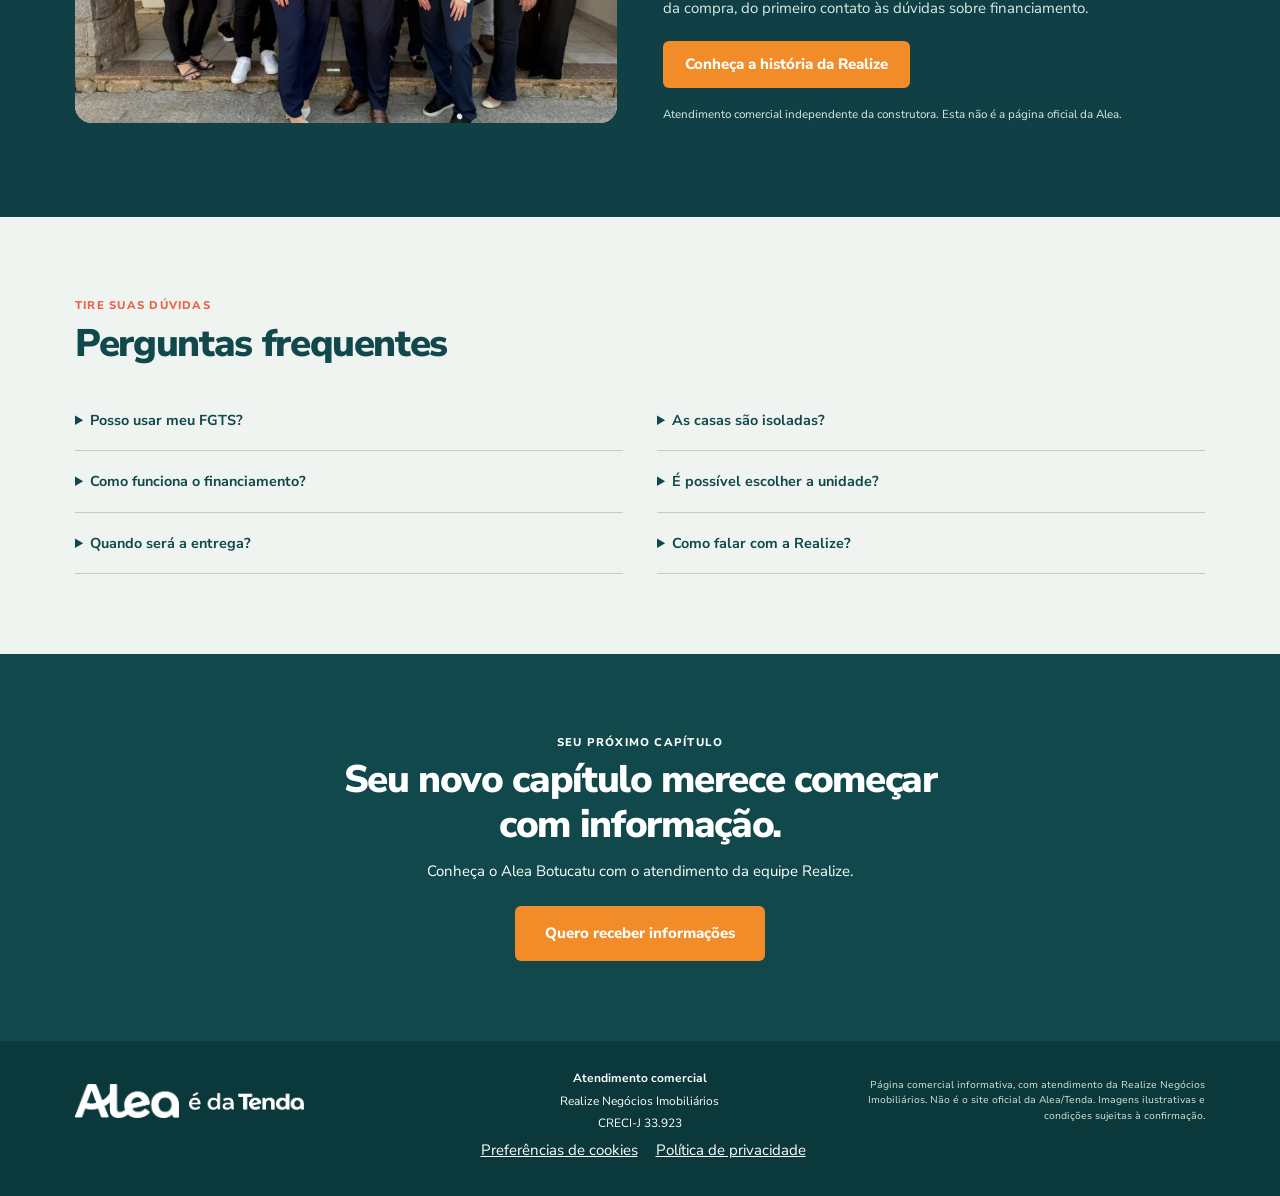
==== commit cb687a05: "fix(seo): improve Alea Botucatu metadata, semantic relevance and sitemap freshness" ====
--- a/index.html
+++ b/index.html
@@ -3,7 +3,16 @@
 
 <script defer src="/privacy.js"></script>
 
-<meta charset="UTF-8"><meta name="viewport" content="width=device-width,initial-scale=1"><title>Alea Botucatu | Casas com quintal | Realize</title><meta name="description" content="Conheça as casas Alea em Botucatu: 2 dormitórios, quintal e possibilidades de financiamento. Atendimento comercial Realize Negócios Imobiliários."><meta name="robots" content="index,follow"><link rel="icon" type="image/png" href="[data-uri]"><meta name="theme-color" content="#004744"><style>
+<meta charset="UTF-8"><meta name="viewport" content="width=device-width,initial-scale=1"><title>Casas Alea em Botucatu | 2 Dormitórios e Quintal | Realize</title><meta name="description" content="Conheça as casas Alea em Botucatu: 2 dormitórios, quintal e possibilidade de financiamento. Tire suas dúvidas e faça seu pré-cadastro com a Realize."><meta name="robots" content="index,follow">
+<meta property="og:type" content="website">
+<meta property="og:locale" content="pt_BR">
+<meta property="og:site_name" content="Casas Alea em Botucatu | Realize">
+<meta property="og:title" content="Casas Alea em Botucatu | 2 Dormitórios e Quintal | Realize">
+<meta property="og:description" content="Conheça as casas Alea em Botucatu: 2 dormitórios, quintal e possibilidade de financiamento. Tire suas dúvidas e faça seu pré-cadastro com a Realize.">
+<meta property="og:url" content="https://www.casasaleaembotucatu.com.br/">
+<meta property="og:image" content="https://www.casasaleaembotucatu.com.br/assets/casapatio-fachada.jpg">
+<meta name="twitter:card" content="summary_large_image">
+<script type="application/ld+json">{"@context":"https://schema.org","@graph":[{"@type":"WebSite","@id":"https://www.casasaleaembotucatu.com.br/#website","name":"Casas Alea em Botucatu | Realize","url":"https://www.casasaleaembotucatu.com.br/","inLanguage":"pt-BR"},{"@type":"WebPage","@id":"https://www.casasaleaembotucatu.com.br/#webpage","url":"https://www.casasaleaembotucatu.com.br/","name":"Casas Alea em Botucatu | 2 Dormitórios e Quintal | Realize","description":"Conheça as casas Alea em Botucatu: 2 dormitórios, quintal e possibilidade de financiamento. Tire suas dúvidas e faça seu pré-cadastro com a Realize.","inLanguage":"pt-BR","isPartOf":{"@id":"https://www.casasaleaembotucatu.com.br/#website"},"about":{"@id":"https://www.casasaleaembotucatu.com.br/realize.html#imobiliaria"}},{"@type":"RealEstateAgent","@id":"https://www.casasaleaembotucatu.com.br/realize.html#imobiliaria","name":"Realize Negócios Imobiliários","url":"https://www.casasaleaembotucatu.com.br/realize.html","image":"https://www.casasaleaembotucatu.com.br/assets/logo-realize-oficial.jpg","telephone":"+55 14 99708-0405","areaServed":{"@type":"Place","name":"Botucatu, São Paulo, Brasil"}}]}</script><link rel="icon" type="image/png" href="[data-uri]"><meta name="theme-color" content="#004744"><style>
 @import url('https://fonts.googleapis.com/css2?family=Nunito+Sans:wght@400;500;600;700;800;900&display=swap');
 :root{--green:#004744;--deep:#003d3d;--mint:#a9e9c8;--cream:#faf7ef;--sand:#eee0c8;--text:#064747}*{box-sizing:border-box}html{scroll-behavior:smooth;scroll-padding-top:86px}body{margin:0;background:var(--cream);font:15px/1.55 'Nunito Sans',Arial,sans-serif;color:var(--text)}h1,h2,h3,p{margin:0 0 13px}h1{font-size:clamp(2.4rem,5vw,4.6rem);line-height:1.06;letter-spacing:-.047em;font-weight:900}h2{font-size:clamp(1.7rem,3vw,2.8rem);line-height:1.16;letter-spacing:-.035em;font-weight:850}h3{font-size:1rem;line-height:1.25}p{max-width:69ch}a{color:inherit}.wrap{width:min(1130px,90%);margin:auto}.section{padding:73px 0}.sand{background:var(--sand)}.dark{background:var(--green);color:white}.eyebrow{display:block;font-size:.7rem;letter-spacing:.17em;font-weight:800;text-transform:uppercase;opacity:.76;margin-bottom:7px}.grid{display:grid;grid-template-columns:repeat(2,minmax(0,1fr));gap:32px;align-items:center}.btn{display:inline-block;text-decoration:none;background:var(--green);color:white;padding:12px 22px;border-radius:30px;font-weight:800;border:0;cursor:pointer}.btn.light{background:#b2edce;color:#01413d}.btn:hover{filter:brightness(1.08)}:focus-visible{outline:3px solid #f7bf45;outline-offset:3px}.nav{position:sticky;top:0;z-index:90;background:#003f3d;color:#fff;box-shadow:0 3px 12px #002c2b30}.nav-inner{min-height:68px;display:flex;align-items:center;gap:24px;justify-content:space-between}.brand{display:flex;align-items:center;gap:11px;font-weight:900;font-size:1.6rem;letter-spacing:-.07em;text-decoration:none;white-space:nowrap}.brand small{font-weight:600;font-size:.57rem;letter-spacing:0}.tenda{color:#ff5856;letter-spacing:-.02em;font-size:.95rem}.nav-links{display:flex;gap:17px;align-items:center}.nav-links a{text-decoration:none;font-size:.72rem;font-weight:700;white-space:nowrap}.nav-links a:hover{text-decoration:underline}.nav .btn{font-size:.72rem;white-space:nowrap}.hero{background:var(--green);color:#fff;padding:64px 0 55px}.hero-grid{display:grid;grid-template-columns:1fr .7fr;gap:60px;align-items:center}.hero p{font-size:1.08rem;color:#e5f2ed}.checks{padding:0;list-style:none;margin:22px 0}.checks li{margin:9px 0;display:flex;gap:11px;align-items:flex-start}.checks li:before{content:"✓";background:#72d7a2;color:#003f3a;border-radius:50%;width:20px;height:20px;display:inline-grid;place-items:center;font-weight:800;flex:0 0 20px}.form{padding:28px;background:#fff;color:var(--text);border-radius:14px;box-shadow:0 18px 40px #002b2b50}.form h3{font-size:1.3rem}.form label{display:block;font-size:.8rem;font-weight:700;margin:12px 0 4px}.form input,.form select{padding:12px;width:100%;border:1px solid #cadad5;border-radius:6px;font:inherit}.form .btn{width:100%;margin-top:18px}.form .small{font-size:.71rem;color:#506c67}.form .notice{background:#fff3d8;color:#634718;padding:11px;border-radius:7px;margin-top:10px;font-size:.8rem}.cards{display:grid;grid-template-columns:repeat(3,1fr);gap:14px;margin-top:24px}.card{background:#fff;border-radius:12px;padding:22px;min-height:144px}.card p{font-size:.86rem;margin:0}.card-icon{font-size:1.65rem;color:#087b67;display:block;margin-bottom:12px}.card.emph{background:var(--green);color:#fff}.card.emph .card-icon{color:#b4f4cc}.chips{display:flex;gap:8px;flex-wrap:wrap;margin:18px 0}.chip{border-radius:30px;background:#fff;padding:7px 13px;font-size:.75rem;font-weight:800}.gallery{display:grid;grid-template-columns:repeat(3,1fr);gap:10px;margin-top:20px}.gallery img{width:100%;height:205px;object-fit:cover;border-radius:10px}.photo{width:100%;display:block;border-radius:12px;object-fit:cover}.photo.tall{aspect-ratio:1.32;object-fit:cover}.photo.wide{aspect-ratio:2.4;object-fit:cover}.caption{font-size:.71rem;opacity:.65;margin-top:7px}.info-list{display:grid;gap:19px}.info-list div{display:flex;gap:15px;align-items:flex-start}.info-list b{display:block}.info-list span{display:block;font-size:.84rem}.info-list .icon{background:#edf8f2;color:#006b5b;width:37px;height:37px;border-radius:50%;display:grid;place-items:center;font-weight:800;flex-shrink:0}.dark .info-list .icon{background:#d5efdb}.stats{display:grid;grid-template-columns:repeat(3,1fr);gap:10px;margin-top:18px}.stat{background:#fff;border-radius:9px;padding:18px}.stat b{display:block;font-size:1.7rem}.stat:last-child{background:var(--green);color:#fff}.stat span{font-size:.75rem}.factory{display:grid;grid-template-columns:2fr 1fr 1fr;gap:8px}.factory img{width:100%;height:142px;object-fit:cover;border-radius:8px}.factory img:first-child{grid-column:1/-1;height:180px}.steps{display:grid;grid-template-columns:repeat(4,1fr);gap:12px;margin-top:24px}.step{background:#fff;border-radius:10px;padding:20px;min-height:162px}.step:first-child{background:var(--green);color:#fff}.step b{display:block;font-size:1.85rem;line-height:1.1}.step p{font-size:.77rem}.step h3{margin-top:10px}.docs .card{min-height:194px}.docs .card ul{padding-left:17px;font-size:.79rem}.docs .card li{margin-bottom:9px}.partner{display:grid;grid-template-columns:1.5fr .85fr;gap:40px;align-items:center}.realize{text-align:center;border-left:1px solid #d2c7b5;padding:24px}.realize .mark{font-size:2.25rem;color:#202b98;font-weight:900;font-style:italic;line-height:1.1}.realize .mark:before{content:"⌂";font-style:normal;font-size:2.8rem;margin-right:12px}.realize .submark{color:#202b98;letter-spacing:.08em;font-size:.73rem}.realize p{margin:13px auto 0;font-size:.8rem}.faq{display:grid;grid-template-columns:repeat(2,1fr);gap:0 34px;margin-top:24px}.faq details{border-bottom:1px solid #c7c9b9;padding:13px 0}.faq summary{cursor:pointer;font-weight:700;font-size:.85rem}.faq details p{font-size:.79rem;padding-top:11px}.cta{text-align:center}.cta h2{margin-left:auto;margin-right:auto;text-align:center}.cta .eyebrow{display:block;text-align:center}.cta p{margin-left:auto;margin-right:auto}.footer{background:#003a39;color:#fff;text-align:center;padding:28px 0}.footer small{display:block;font-size:.68rem;color:#c0d8d1;max-width:850px;margin:12px auto}.footer .brand{justify-content:center;font-size:1.4rem}.mobile-note{font-size:.7rem;color:#5e786c}.anchor{scroll-margin-top:80px}@media(max-width:1090px){.nav-links{gap:10px}.nav-links a{font-size:.62rem}}@media(max-width:860px){.nav-inner{flex-wrap:wrap;padding:9px 0}.nav-links{order:3;width:100%;overflow-x:auto;padding-bottom:8px;gap:16px}.nav .btn{margin-left:auto}.hero-grid,.grid,.partner{grid-template-columns:1fr}.hero{padding:42px 0}.cards,.gallery{grid-template-columns:repeat(2,1fr)}.steps{grid-template-columns:repeat(2,1fr)}.realize{border-left:0;border-top:1px solid #d2c7b5}.section{padding:54px 0}}@media(max-width:550px){h1{font-size:2.6rem}.cards,.gallery,.steps,.faq{grid-template-columns:1fr}.gallery img{height:230px}.stats{grid-template-columns:1fr}.form{padding:20px}.factory img{height:100px}.factory img:first-child{height:140px}}
 
@@ -31,7 +40,7 @@
 
 <header class="nav"><div class="wrap nav-inner"><a href="#lancamento" class="brand" aria-label="Alea Botucatu, atendimento Realize"><img src="/assets/alea-logo-branco.png" alt="Alea" style="height:30px;width:auto"><img src="/assets/tenda-endosso-branco.png" alt="É da Tenda" style="height:22px;width:auto"></a><nav class="nav-links" aria-label="Navegação por seções"><a href="#empreendimento">O empreendimento</a><a href="#diferenciais">Diferenciais</a><a href="#fotos">Fotos</a><a href="#financiamento">Financiamento</a><a href="#localizacao">Localização</a><a href="#realize">A Realize</a></nav><a class="btn nav-cta" href="#cadastro">Falar com a Realize</a></div></header>
 <main>
-<section class="hero anchor" id="lancamento"><div class="wrap hero-grid"><div class="hero-content"><span class="eyebrow">Casas Alea · Botucatu/SP · Atendimento Realize</span><h1>O seu novo capítulo começa com um lugar para chamar de seu.</h1><p>Casas com 2 dormitórios, quintal e mais espaço para viver suas melhores histórias. Conheça o Alea Botucatu com quem entende do mercado imobiliário da cidade.</p><div class="hero-tags"><span>2 dormitórios</span><span>Quintal privativo</span><span>Terrenos de 200 m²*</span></div><div class="hero-media"><img src="/assets/casapatio-fachada.jpg" alt="Fachada ilustrativa de casa da linha Casapatio Alea" fetchpriority="high"><small>Imagem ilustrativa da linha de casas Alea. Consulte especificações do empreendimento.</small></div></div><div id="cadastro" class="form anchor hero-form"><span class="eyebrow">Atendimento Realize</span><h2>Quer conhecer o Alea Botucatu?</h2><p>Receba informações e converse com nossa equipe sobre as possibilidades de compra.</p><form id="alea-lead-form"><label for="nome">Nome completo</label><input id="nome" name="nome" autocomplete="name" required placeholder="Seu nome"><label for="telefone">WhatsApp (DDD)</label><input id="telefone" name="whatsapp" autocomplete="tel-national" inputmode="tel" maxlength="16" required placeholder="(14) 99999-9999"><label for="email">E-mail</label><input id="email" name="email" type="email" autocomplete="email" required placeholder="seu@email.com"><label for="renda">Qual a sua renda familiar?</label><select id="renda" name="renda" required><option value="">Selecione sua renda familiar</option><option>Até R$ 3.000</option><option>R$ 3.001 a R$ 5.000</option><option>R$ 5.001 a R$ 8.000</option><option>Acima de R$ 8.000</option><option>Prefiro conversar com a equipe</option></select><label style="font-weight:400"><input type="checkbox" id="consentimento" required style="width:auto;vertical-align:middle"> Concordo com o uso dos meus dados para atendimento deste pré-cadastro pela Realize Negócios Imobiliários.</label><input type="text" name="website" id="website" tabindex="-1" autocomplete="off" style="position:absolute;left:-10000px" aria-hidden="true"><button id="submit-lead" type="submit" class="btn">Quero receber informações</button><p id="form-notice" class="notice" hidden role="alert"></p><p class="small">Após o cadastro, o WhatsApp será aberto para você confirmar o envio da mensagem.</p></form></div></div><div class="hero-pattern" aria-hidden="true">A A A</div></section>
+<section class="hero anchor" id="lancamento"><div class="wrap hero-grid"><div class="hero-content"><span class="eyebrow">Casas Alea · Botucatu/SP · Atendimento Realize</span><h1>Casas Alea em Botucatu: um novo capítulo para chamar de seu.</h1><p>Casas com 2 dormitórios, quintal e mais espaço para viver suas melhores histórias. Conheça o Alea Botucatu com quem entende do mercado imobiliário da cidade.</p><div class="hero-tags"><span>2 dormitórios</span><span>Quintal privativo</span><span>Terrenos de 200 m²*</span></div><div class="hero-media"><img src="/assets/casapatio-fachada.jpg" alt="Fachada ilustrativa de casa da linha Casapatio Alea" fetchpriority="high"><small>Imagem ilustrativa da linha de casas Alea. Consulte especificações do empreendimento.</small></div></div><div id="cadastro" class="form anchor hero-form"><span class="eyebrow">Atendimento Realize</span><h2>Quer conhecer o Alea Botucatu?</h2><p>Receba informações e converse com nossa equipe sobre as possibilidades de compra.</p><form id="alea-lead-form"><label for="nome">Nome completo</label><input id="nome" name="nome" autocomplete="name" required placeholder="Seu nome"><label for="telefone">WhatsApp (DDD)</label><input id="telefone" name="whatsapp" autocomplete="tel-national" inputmode="tel" maxlength="16" required placeholder="(14) 99999-9999"><label for="email">E-mail</label><input id="email" name="email" type="email" autocomplete="email" required placeholder="seu@email.com"><label for="renda">Qual a sua renda familiar?</label><select id="renda" name="renda" required><option value="">Selecione sua renda familiar</option><option>Até R$ 3.000</option><option>R$ 3.001 a R$ 5.000</option><option>R$ 5.001 a R$ 8.000</option><option>Acima de R$ 8.000</option><option>Prefiro conversar com a equipe</option></select><label style="font-weight:400"><input type="checkbox" id="consentimento" required style="width:auto;vertical-align:middle"> Concordo com o uso dos meus dados para atendimento deste pré-cadastro pela Realize Negócios Imobiliários.</label><input type="text" name="website" id="website" tabindex="-1" autocomplete="off" style="position:absolute;left:-10000px" aria-hidden="true"><button id="submit-lead" type="submit" class="btn">Quero receber informações</button><p id="form-notice" class="notice" hidden role="alert"></p><p class="small">Após o cadastro, o WhatsApp será aberto para você confirmar o envio da mensagem.</p></form></div></div><div class="hero-pattern" aria-hidden="true">A A A</div></section>
 <section class="section intro-section anchor" id="empreendimento"><div class="wrap"><div class="split-card"><div class="split-content"><span class="eyebrow accent">Conheça o empreendimento</span><h2>Casas Alea em Botucatu</h2><p>Um lugar para construir sua rotina, receber quem você ama e aproveitar seu próprio quintal. Um projeto para quem procura a conquista da casa própria com mais liberdade.</p><div class="detail-pills"><span>2 dormitórios</span><span>Casas isoladas*</span><span>Quintal</span><span>Vaga de estacionamento*</span></div><p class="caption">* Características divulgadas pela Alea. Confirme planta, memorial, disponibilidade e condições da unidade.</p><a href="#cadastro" class="btn">Conhecer as opções</a></div><img class="split-image" src="/assets/casapatio-sala.jpg" alt="Ambiente interno ilustrativo da casa Alea" loading="lazy"></div></div></section>
 <section class="section benefits-section anchor" id="diferenciais"><div class="wrap"><span class="eyebrow">Mais do que uma casa</span><h2>Os diferenciais de morar no Alea</h2><div class="benefits-grid"><div><span class="benefit-icon">⌂</span><strong>Quintal para aproveitar</strong></div><div><span class="benefit-icon">✓</span><strong>Casas isoladas*</strong></div><div><span class="benefit-icon">▤</span><strong>2 dormitórios</strong></div><div><span class="benefit-icon">◈</span><strong>Planta funcional</strong></div><div><span class="benefit-icon">◇</span><strong>Tecnologia wood frame</strong></div><div><span class="benefit-icon">♡</span><strong>Espaço para a família</strong></div></div><p class="caption">* Diferenciais sujeitos às características e documentação da unidade escolhida.</p></div></section>
 <section class="section photos-section anchor" id="fotos"><div class="wrap"><div class="section-heading centered"><span class="eyebrow accent">Veja seu futuro lar</span><h2>Conheça os ambientes</h2><p>Inspire-se nos ambientes da linha de casas Alea. As imagens são ilustrativas.</p></div><div class="photo-grid"><figure><img src="/assets/casapatio-dormitorio-infantil.jpg" alt="Quarto infantil ilustrativo" loading="lazy"><figcaption>Dormitório</figcaption></figure><figure><img src="/assets/casapatio-sala.jpg" alt="Sala ilustrativa" loading="lazy"><figcaption>Sala de estar</figcaption></figure><figure><img src="/assets/casapatio-dormitorio.jpg" alt="Quarto ilustrativo" loading="lazy"><figcaption>Quarto</figcaption></figure></div><div class="photo-detail"><img src="/assets/casapatio-cozinha.jpg" alt="Cozinha ilustrativa da linha Alea" loading="lazy"><div><span class="eyebrow accent">Seu jeito de morar</span><h3>Espaços para viver todos os dias.</h3><p>Da sala ao quintal, cada ambiente pode fazer parte de uma nova história. Consulte as plantas disponíveis e os itens efetivamente entregues.</p><a class="btn" href="#cadastro">Quero saber mais</a></div></div><p class="caption centered">Móveis, acabamentos decorativos e itens de personalização nas imagens podem não integrar o imóvel entregue.</p></div></section>
@@ -42,7 +51,7 @@
 <section class="section faq-section anchor" id="perguntas"><div class="wrap"><span class="eyebrow accent">Tire suas dúvidas</span><h2>Perguntas frequentes</h2><div class="faq"><details><summary>Posso usar meu FGTS?</summary><p>O uso depende do enquadramento do comprador e do imóvel nas regras aplicáveis. A equipe Realize pode orientar sobre os critérios e documentos.</p></details><details><summary>As casas são isoladas?</summary><p>A apresentação da Alea indica casas isoladas. Confirme a implantação e as características da unidade no material contratual.</p></details><details><summary>Como funciona o financiamento?</summary><p>As possibilidades dependem da análise de crédito e das regras do programa ou instituição financeira. O atendimento explica os próximos passos.</p></details><details><summary>É possível escolher a unidade?</summary><p>A escolha depende da disponibilidade comercial e das condições vigentes no momento do atendimento.</p></details><details><summary>Quando será a entrega?</summary><p>Solicite a previsão atualizada e os documentos oficiais à equipe comercial. Não anunciamos prazo sem confirmação documental.</p></details><details><summary>Como falar com a Realize?</summary><p>Preencha o formulário desta página ou utilize o atendimento pelo WhatsApp para gerar seu protocolo.</p></details></div></div></section>
 <section class="section dark cta"><div class="wrap"><span class="eyebrow">Seu próximo capítulo</span><h2>Seu novo capítulo merece começar com informação.</h2><p>Conheça o Alea Botucatu com o atendimento da equipe Realize.</p><a class="btn" href="#cadastro">Quero receber informações</a></div></section>
 </main>
-<footer class="footer"><div class="wrap footer-grid"><div class="footer-left"><img src="/assets/alea-logo-branco.png" alt="Alea" height="34"><img src="/assets/tenda-endosso-branco.png" alt="É da Tenda" height="24"></div><div class="footer-middle"><strong>Atendimento comercial</strong><span>Realize Negócios Imobiliários</span><span>CRECI-J 33.923</span><span>Atendimento telefônico e WhatsApp: <a href="tel:+5514997080405">+5514997080405</a></span></div><div class="footer-right"><small>Página comercial informativa, com atendimento da Realize Negócios Imobiliários. Não é o site oficial da Alea/Tenda. Imagens ilustrativas e condições sujeitas à confirmação.</small></div></div></footer><button type="button" class="wa" id="chat-launcher" aria-label="Iniciar atendimento no WhatsApp" aria-controls="alea-chat" aria-expanded="false"><svg xmlns="http://www.w3.org/2000/svg" viewBox="0 0 32 32" aria-hidden="true" width="29" height="29"><path fill="#fff" d="M16.01 3.2A12.68 12.68 0 0 0 5.06 22.3L3.2 29l6.87-1.8A12.72 12.72 0 1 0 16.01 3.2Zm0 22.95a10.15 10.15 0 0 1-5.2-1.42l-.37-.22-4.08 1.07 1.1-3.97-.24-.4a10.18 10.18 0 1 1 8.79 4.94Zm5.58-7.62c-.3-.16-1.79-.89-2.07-.99-.28-.1-.49-.15-.7.16-.2.3-.8.98-.99 1.18-.18.2-.36.23-.67.08-.3-.15-1.3-.48-2.48-1.53-.92-.82-1.54-1.83-1.73-2.14-.18-.31-.02-.47.14-.63.14-.14.31-.36.46-.54.15-.18.2-.31.3-.52.1-.2.05-.39-.02-.54-.08-.15-.7-1.68-.96-2.3-.25-.6-.5-.51-.69-.52h-.59c-.2 0-.54.08-.82.39s-1.08 1.05-1.08 2.57 1.1 2.99 1.25 3.2c.15.2 2.17 3.31 5.25 4.64.73.31 1.3.5 1.74.64.73.23 1.4.2 1.93.12.59-.09 1.79-.73 2.04-1.44.26-.72.26-1.33.18-1.45-.08-.13-.28-.2-.59-.36Z"/></svg><span>Chame no WhatsApp</span></button>
+<footer class="footer"><div class="wrap footer-grid"><div class="footer-left"><img src="/assets/alea-logo-branco.png" alt="Alea" height="34"><img src="/assets/tenda-endosso-branco.png" alt="É da Tenda" height="24"></div><div class="footer-middle"><strong>Atendimento comercial</strong><span>Realize Negócios Imobiliários</span><span>CRECI-J 33.923</span></div><div class="footer-right"><small>Página comercial informativa, com atendimento da Realize Negócios Imobiliários. Não é o site oficial da Alea/Tenda. Imagens ilustrativas e condições sujeitas à confirmação.</small></div></div></footer><button type="button" class="wa" id="chat-launcher" aria-label="Iniciar atendimento no WhatsApp" aria-controls="alea-chat" aria-expanded="false"><svg xmlns="http://www.w3.org/2000/svg" viewBox="0 0 32 32" aria-hidden="true" width="29" height="29"><path fill="#fff" d="M16.01 3.2A12.68 12.68 0 0 0 5.06 22.3L3.2 29l6.87-1.8A12.72 12.72 0 1 0 16.01 3.2Zm0 22.95a10.15 10.15 0 0 1-5.2-1.42l-.37-.22-4.08 1.07 1.1-3.97-.24-.4a10.18 10.18 0 1 1 8.79 4.94Zm5.58-7.62c-.3-.16-1.79-.89-2.07-.99-.28-.1-.49-.15-.7.16-.2.3-.8.98-.99 1.18-.18.2-.36.23-.67.08-.3-.15-1.3-.48-2.48-1.53-.92-.82-1.54-1.83-1.73-2.14-.18-.31-.02-.47.14-.63.14-.14.31-.36.46-.54.15-.18.2-.31.3-.52.1-.2.05-.39-.02-.54-.08-.15-.7-1.68-.96-2.3-.25-.6-.5-.51-.69-.52h-.59c-.2 0-.54.08-.82.39s-1.08 1.05-1.08 2.57 1.1 2.99 1.25 3.2c.15.2 2.17 3.31 5.25 4.64.73.31 1.3.5 1.74.64.73.23 1.4.2 1.93.12.59-.09 1.79-.73 2.04-1.44.26-.72.26-1.33.18-1.45-.08-.13-.28-.2-.59-.36Z"/></svg><span>Chame no WhatsApp</span></button>
 <section id="alea-chat" class="alea-chat" role="dialog" aria-label="Atendimento Alea pelo WhatsApp" hidden>
 <header class="alea-chat-head"><div><strong>Alea Botucatu</strong><small>Atendimento Realize</small></div><button type="button" id="chat-close" aria-label="Fechar conversa">×</button></header>
 <div class="alea-chat-body" id="chat-messages" aria-live="polite"><div class="chat-msg bot">Olá! Seja bem-vindo ao Alea Botucatu.</div><div class="chat-msg bot">Já vou passar você para um dos nossos corretores. Me informa seu nome, por favor?</div></div>
